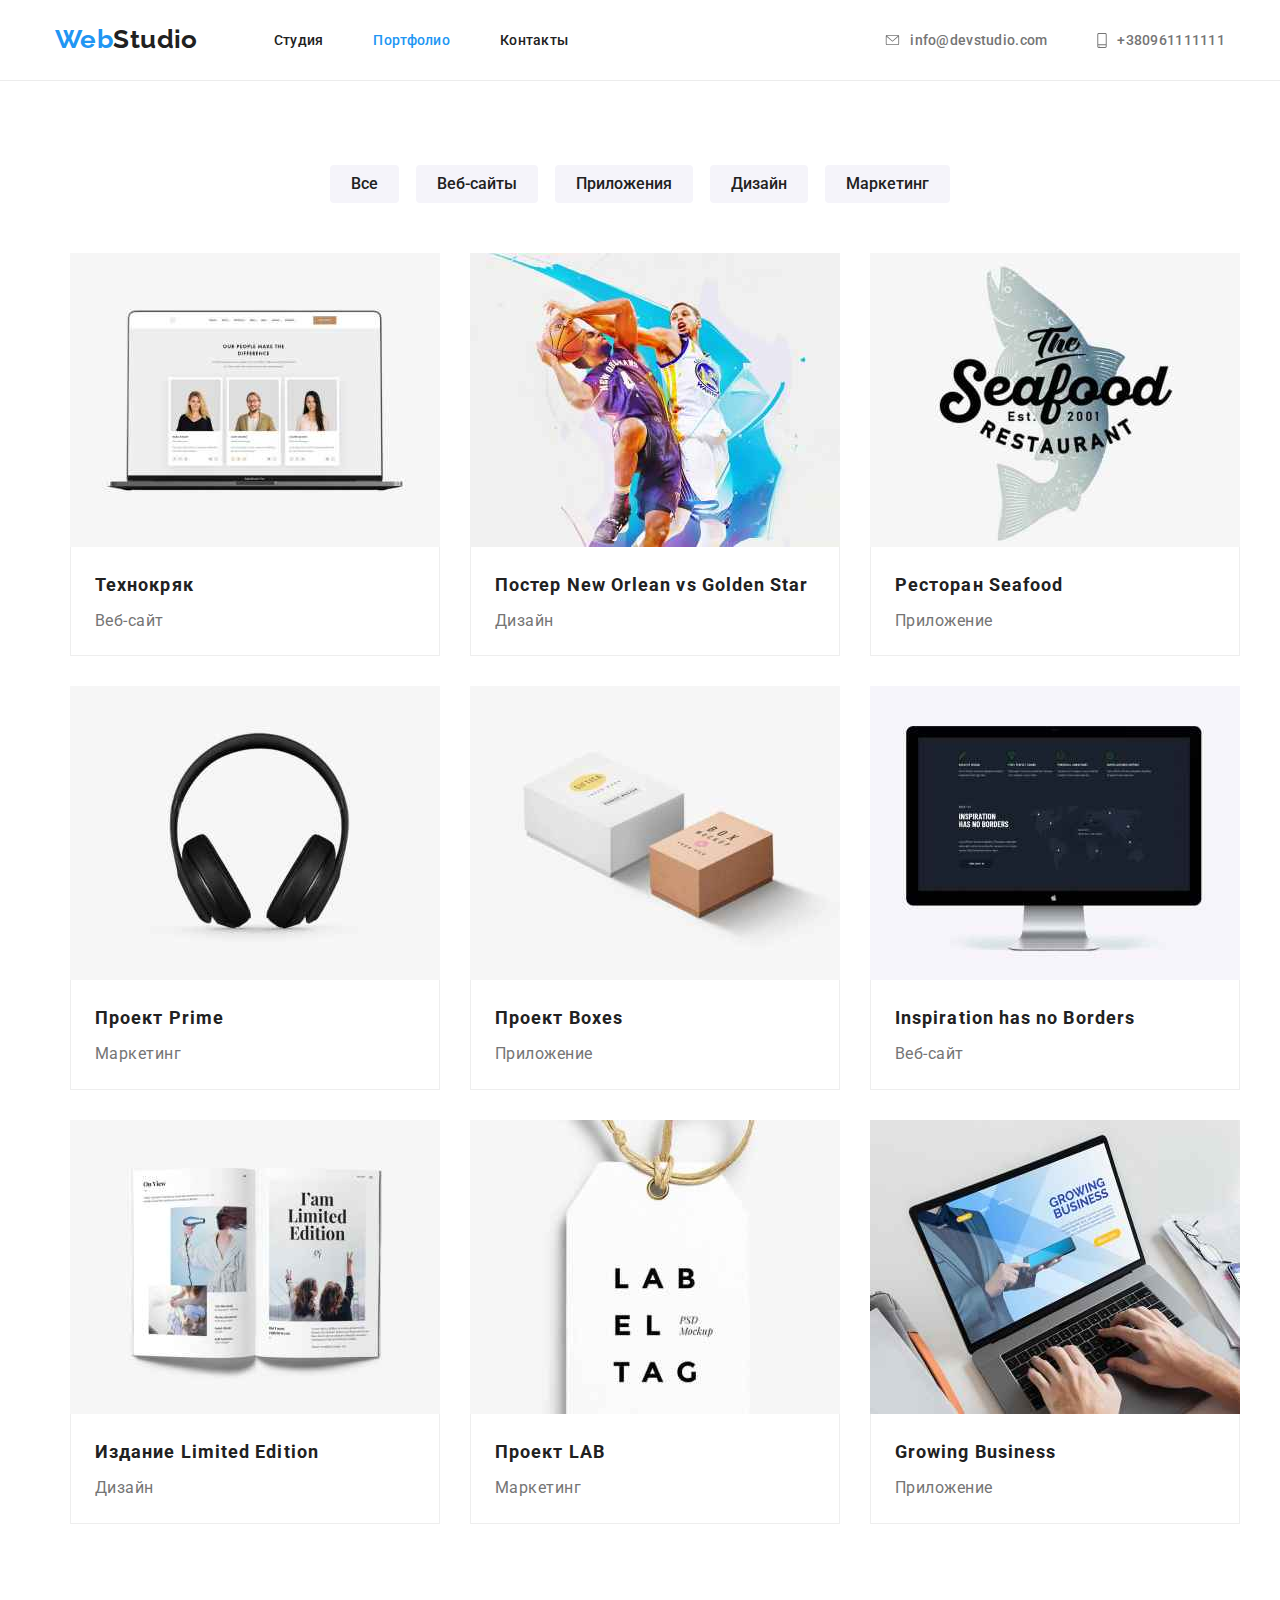
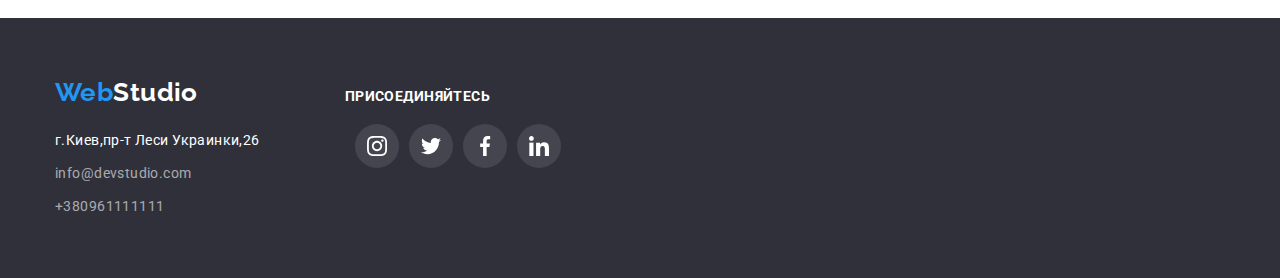
==== portfolio.html @ 64099c00 "add" ====
<!DOCTYPE html>
<html lang="ru">
  <head>
    <meta charset="UTF-8" />
    <meta http-equiv="X-UA-Compatible" content="IE=edge" />
    <meta name="viewport" content="width=device-width, initial-scale=1.0" />
    <title>webstudio</title>
    <link rel="preconnect" href="https://fonts.googleapis.com" />
    <link rel="preconnect" href="https://fonts.gstatic.com" crossorigin />
    <link
      href="https://fonts.googleapis.com/css2?family=Raleway:wght@700&family=Roboto:wght@400;500;700;900&display=swap"
      rel="stylesheet"
    />
    <link
      rel="stylesheet"
      href="https://cdnjs.cloudflare.com/ajax/libs/modern-normalize/1.1.0/modern-normalize.min.css"
    />
    <link rel="stylesheet" href="./css/styles.css" />
  </head>
  <body>
      <!--Шапка страницы-->
      <header class="header">
        <div class="container header-container">
          <!--Навигация на другие страницы-->
          <nav class="header-nav">
            <a href="" class="header-logo">Web<span class="bit">Studio</span></a>
            <ul class="site-nav list">
              <li><a href="./index.html" class="link">Студия</a></li>
              <li><a href="./portfolio.html" class="link link-portfolio">Портфолио</a></li>
              <li><a href="" class="link link-contacts">Контакты</a></li>
            </ul>
          </nav> 
            <ul class="header-nav-list list">
              <li class="nav-item">
                <a href="mailto:info@devstudio.com" class="header-mail"><svg class="header-mail-icon" width="15" height="10">
                    <use href="./images/symbol-defs.svg#icon-envelope"></use></svg>info@devstudio.com</a>
              </li>
              <li><a href="tel:+380961111111" class="header-telephone"><svg class="header-telephone-icon" width="10" height="15">
                    <use href="./images/symbol-defs.svg#icon-smartphone"></use></svg>+380961111111</a></li>
            </ul>
        </div>
      </header>
    <main>
      <!-- buttons -->
      <section class="button-section">
        <div class="container">
          <h1 class="visually-hidden">Просто заголовок</h1>
          <ul class="filters-list list">
            <li>
              <button type="button" class="button-filter" name="Все">Все</button>
            </li>
            <li>
              <button type="button" class="button-filter" name="Веб-сайты">Веб-сайты</button>
            </li>
            <li>
              <button type="button" class="button-filter" name="Приложения">Приложения</button>
            </li>
            <li>
              <button type="button" class="button-filter" name="Дизайн">Дизайн</button>
            </li>
            <li>
              <button type="button" class="button-filter-right" name="Маркетинг">Маркетинг</button>
            </li>
          </ul>
          <!-- examples cards -->
          <div class="container container-cards">
            <ul class="card-set list">
              
                <li class="card-item">
                
                  <a href="" class="card-link">
                    <img src="./images/071182.jpg" alt="Технокряк" 
                    width="370" 
                    height="294" 
                    />
                    <div class="card-content">
                      <h2 class="examples">Технокряк</h2>
                      <p class="examples-titles">Веб-сайт</p>
                    </div>
                  </a>
                </li>
                <li class="card-item">
                
                  <a href="" class="card-link">
                    <img src="./images/cefffc.jpg" alt="Постер New Orlean vs Golden Star"
                      width="370"
                      height="294"
                    />
                    <div class="card-content">
                      <h2 class="examples">Постер New Orlean vs Golden Star</h2>
                      <p class="examples-titles">Дизайн</p>
                    </div>
                  </a>
                </li>
                <li class="card-item">
                  
                  <a href="" class="card-link">
                    <img src="./images/d0c83d.jpg"
                      alt="Ресторан Seafood"
                      width="370"
                      height="294"
                    />
                    <div class="card-content">
                      <h2 class="examples">Ресторан Seafood</h2>
                      <p class="examples-titles">Приложение</p>
                    </div>
                  </a>
                </li>
                <li class="card-item">
                
                  <a href="" class="card-link">
                    <img src="./images/22c555.jpg" 
                      alt="Проект Prime" 
                      width="370" 
                      height="294" 
                    />
                      <div class="card-content">
                        <h2 class="examples">Проект Prime</h2>
                        <p class="examples-titles">Маркетинг</p>
                      </div>
                  </a>
                </li>
                <li class="card-item">
                
                  <a href="" class="card-link">
                    <img src="./images/58f59b.jpg" 
                      alt="Проект Boxes" 
                      width="370" 
                      height="294" 
                    />
                    <div class="card-content">
                      <h2 class="examples">Проект Boxes</h2>
                      <p class="examples-titles">Приложение</p>
                    </div>
                  </a>
                </li>
                <li class="card-item">
                
                  <a href="" class="card-link">
                    <img
                      src="./images/a1ed74.jpg"
                      alt="Inspiration has no Borders"
                      width="370"
                      height="294"
                    />
                    <div class="card-content">
                      <h2 class="examples">Inspiration has no Borders</h2>
                      <p class="examples-titles">Веб-сайт</p>
                    </div>
                  </a>
                </li>
                <li class="card-item">
                
                  <a href="" class="card-link">
                    <img
                      src="./images/294fc0.jpg"
                      alt="Издание Limited Edition"
                      width="370"
                      height="294"
                    />
                    <div class="card-content">  
                      <h2 class="examples">Издание Limited Edition</h2>
                      <p class="examples-titles">Дизайн</p>
                    </div>
                  </a>
                </li>
                <li class="card-item">
                
                  <a href="" class="card-link">
                    <img src="./images/3cef12.jpg" 
                      alt="Проект LAB"
                      width="370"
                      height="294" />
                    <div class="card-content">
                      <h2 class="examples">Проект LAB</h2>
                      <p class="examples-titles">Маркетинг</p>
                    </div>
                  </a>
                </li>
                <li class="card-item">
                
                  <a href="" class="card-link">
                    <img
                      src="./images/74a27d.jpg"
                      alt="Growing Business"
                      width="370"
                      height="294"
                    />
                    <div class="card-content">
                      <h2 class="examples">Growing Business</h2>
                      <p class="examples-titles">Приложение</p>
                    </div>
                  </a>
                </li>
             
            </ul>
          
        </div>
      </section>
    </main>
    <!-- подвал страницы -->

      <footer class="footer">
          <div class="container footer-container">
            <div class="footer-nav-container">
              <a href="" class="footer-logo">Web<span class="footer-bit">Studio</span> </a>
              <!--Навигация на другие страницы-->
              <address class="address">
                <ul class="footer-nav list">
                  <li class="footer-nav-list">
                    <a href="г.Киев, пр-т Леси Украинки,26" class="footer-nav-link-address"
                      >г.Киев,пр-т Леси Украинки,26
                    </a>
                  </li>
                  <li class="footer-nav-list">
                    <a href="mailto:info@devstudio.com" class="footer-nav-link-mail"
                      >info@devstudio.com
                    </a>
                  </li>
                  <li><a href="tel:+380961111111" class="footer-nav-link-tel">+380961111111</a></li>
                </ul>
              </address>
            </div>
            <div class="footer-soc-container">          
                  <p class="footer-soc-title">присоединяйтесь</p>
                    <ul class="footer-soc-list list">
                      <li class="footer-list-item">
                        <a href="" class="footer-soc-link">
                          <svg class="icon-soc-link" width="20" height="20">
                            <use href="./images/symbol-defs.svg#icon-instagram-2"></use>
                          </svg>
                        </a>
                      </li>
                      <li class="footer-list-item">
                        <a href="" class="footer-soc-link">
                          <svg class="icon-soc-link" width="20" height="20">
                            <use href="./images/symbol-defs.svg#icon-twitter-1"></use>
                          </svg>
                        </a>
                      </li>
                      <li class="footer-list-item">
                        <a href="" class="footer-soc-link">
                          <svg class="icon-soc-link" width="20" height="20">
                            <use href="./images/symbol-defs.svg#icon-facebook-1"></use>
                          </svg>
                        </a>
                      </li>
                      <li class=footer-list-item">
                        <a href="" class="footer-soc-link">
                          <svg class="icon-soc-link" width="20" height="20">
                            <use href="./images/symbol-defs.svg#icon-linkedin-1"></use>
                          </svg>
                        </a>
                      </li>

                    </ul>
              </div>
          </div>
    </footer>
  </body>
      
</html>
---- css/styles.css ----
:root {
  --header-logo-color: #000000;
  --header-color: #ffffff;
  --main-title-color: #212121;
  --second-title-color: #757575;
  --main-btn-color: #ffffff;
  --accent-color: #2196f3;
  --footer-logo-color: #ffffff;
  --hero-color: #2f303a;
  --people-background-color: #f5f4fa;
  --font-addition: 'Raleway', sans-serif;
  --footer-tel-mail-color: rgba(255, 255, 255, 0.6);
  --header-background-color: #ececec;
  --card-set-gap: 30px;
  --card-border: #eeeeee;
}
.container {
  width: 1200px;
  padding-left: 15px;
  padding-right: 15px;
  margin: 0 auto;
}
body {
  font-family: Roboto, sans-serif;
  background-color: var(--header-color);
  color: var(--main-title-color);
  font-size: 14px;
  letter-spacing: 0.03em;
}
p,
h1,
h2,
h3,
h4,
h5,
h6 {
  margin: 0;
}

ul,
ol {
  padding-left: 0;
  margin: 0;
}
img {
  display: block;
  max-width: 100%;
  height: auto;
}
.list {
  list-style: none;
}
a {
  text-decoration: none;
  font-style: normal;
}
.section {
  padding-top: 94px;
  padding-bottom: 94px;
}
/* цвет основного текста #212121 */
/* вторичный цвет текста #757575 */
/* белый #FFFFFF */
/* акцент #2196F3 */
/* вторичный цвет фона #F5F4FA */

/* ------header------ */
.header {
  border-bottom: 1px solid var(--header-background-color);
}

.header-container {
  display: flex;
  align-items: center;
}
.header-logo {
  font-family: var(--font-addition);
  color: var(--accent-color);
  font-weight: 700;
  font-size: 26px;
  margin-right: 93px;
  padding-top: 24px;
  padding-bottom: 25px;
  margin-right: 76px;
}

.bit {
  color: var(--header-logo-color);
  font-family: var(--font-addition);
  font-weight: 700;
  font-size: 26px;
  color: var(--main-title-color);
}
/* header-navigation */
.header-nav {
  display: flex;
  align-items: center;
}

.site-nav {
  display: flex;
  font-weight: 500;
  margin: 0 auto;
  padding-top: 32px;
  padding-bottom: 32px;
}
.site-nav > li:nth-child(2) {
  margin: 0 50px 0;
}

.header-nav-list {
  display: flex;
  font-weight: 500;
  margin-left: auto;
  align-items: center;
}
.header-nav-list > li:first-child {
  margin-right: 50px;
}

.link {
  color: var(--main-title-color);
  font-size: 14px;
  letter-spacing: 0.02em;
  font-weight: 500;
  padding-bottom: 32px;
  padding-bottom: 32px;
}
.link:hover {
  color: var(--accent-color);
}
.link:focus {
  color: var(--accent-color);
}
.link-studio {
  color: var(--accent-color);
}
.link-portfolio {
  color: var(--accent-color);
}

.header-mail {
  color: var(--second-title-color);
  font-style: normal;
  font-weight: 500;
  font-size: 14px;
  line-height: 16px;
  letter-spacing: 0.02em;
  display: flex;
  align-items: center;
  fill: var(--second-title-color);
}
.header-mail:hover {
  color: var(--accent-color);
  font-style: normal;
  font-weight: 500;
  font-size: 14px;
  line-height: 16px;
  letter-spacing: 0.02em;
  fill: var(--accent-color);
}

.header-mail:focus {
  color: var(--accent-color);
  font-style: normal;
  font-weight: 500;
  font-size: 14px;
  line-height: 16px;
  letter-spacing: 0.02em;
  fill: var(--accent-color);
}
.header-mail-icon {
  margin-right: 10px;
}
.header-telephone {
  color: var(--second-title-color);
  font-style: normal;
  font-weight: 500;
  font-size: 14px;
  line-height: 16px;
  letter-spacing: 0.02em;
  display: flex;
  align-items: center;
  fill: var(--second-title-color);
}
.header-telephone:hover {
  color: var(--accent-color);
  font-style: normal;
  font-weight: 500;
  font-size: 14px;
  line-height: 16px;
  letter-spacing: 0.02em;
  fill: var(--accent-color);
}
.header-telephone:focus {
  color: var(--accent-color);
  font-style: normal;
  font-weight: 500;
  font-size: 14px;
  line-height: 16px;
  letter-spacing: 0.02em;
  fill: var(--accent-color);
}
.header-telephone-icon {
  margin-right: 10px;
}
/* hero */
.section-hero {
  text-align: center;
  padding-top: 200px;
  padding-bottom: 200px;
  margin-left: auto;
  margin-right: auto;
}
.overlay {
  max-width: 1600px;
  height: 600px;
  background-position: center;
  background-repeat: no-repeat;
  background-size: cover;
  background-image: linear-gradient(to right, rgba(0, 0, 0, 0.5), rgba(0, 0, 0, 0.5)),
    url(../images/hero.jpg);
}

.hero-title {
  font-weight: 900;
  font-size: 44px;
  line-height: 1.36;
  text-align: center;
  letter-spacing: 0.06em;
  text-transform: uppercase;
  color: var(--header-color);
  margin-left: auto;
  margin-right: auto;
  width: 696px;
}

.hero-butt {
  width: 200px;
  height: 50px;
  display: inline-block;
  background-color: var(--accent-color);
  padding: 5px 32px;
  border-radius: 4px;
  color: var(--header-color);
  border: var(--header-color);
  cursor: pointer;
  margin-top: 30px;
  text-align: center;
  padding: 10px 32px;
  font-weight: 700;
  font-size: 16px;
}
.hero-butt:hover {
  box-shadow: 0px 4px 4px rgba(0, 0, 0, 0.15);
}
/*-----------main qualities ------------*/
.qualities-list {
  display: flex;
}
.box {
  background-color: #f5f4fa;
  width: 270px;
  height: 120px;
  border-radius: 4px;
  justify-content: center;
  display: flex;
  align-items: center;
  margin-bottom: 30px;
}
.qualities-main-title {
  font-weight: 700;
  font-size: 36px;
  line-height: 1, 16;
  text-align: center;
  letter-spacing: 0.03em;
  color: var(--main-title-color);
}
.visually-hidden {
  position: absolute;
  width: 1px;
  height: 1px;
  margin: -1px;
  padding: 0;
  overflow: hidden;
  border: 0;
  clip: rect(0 0 0 0);
}

.qualities-list-item {
  margin-right: 30px;
}

.properties-title {
  font-weight: 700;
  font-size: 14px;
  line-height: 1.14;
  letter-spacing: 0.03em;
  text-transform: uppercase;
  color: var(--main-title-color);
  margin-bottom: 10px;
}
.properties-slogan {
  font-size: 14px;
  line-height: 1.71;
  letter-spacing: 0.03em;
  color: var(--second-title-color);
}
/* work */
.section-work {
  padding-top: 0;
}
.work-title {
  font-weight: 700;
  font-size: 36px;
  line-height: 1.16;
  text-align: center;
  letter-spacing: 0.03em;
  color: var(--main-title-color);
  margin-bottom: 50px;
}
.work-list {
  display: flex;
}

.work-list-item {
  margin-right: 30px;
  display: block;
  max-width: 100% 0 auto;
}
.descript {
  position: absolute;
  width: 360px;
  height: 60px;
  top: 1435px;
  background: rgba(47, 48, 58, 0.8);
}
.descript-title {
  margin: 27px;
  color: var(--header-color);
  font-family: Roboto;
  font-style: normal;
  font-weight: bold;
  font-size: 14px;
  line-height: 16px;
  text-align: center;
  letter-spacing: 0.03em;
  text-transform: uppercase;
}
/* peoples */
.section-peoples {
  background-color: var(--people-background-color);
}
.people-list {
  display: flex;
}

.people-title {
  font-weight: 700px;
  font-size: 36px;
  line-height: 42px;
  text-align: center;
  letter-spacing: 0.03em;
  color: var(--main-title-color);
  margin-bottom: 50px;
}
.people-list-item {
  margin-right: 30px;
  background-color: #fff;
  border-bottom-left-radius: 4px;
  border-bottom-right-radius: 4px;
  box-shadow: 0px 1px 3px rgb(0 0 0 / 12%), 0px 1px 1px rgb(0 0 0 / 14%),
    0px 2px 1px rgb(0 0 0 / 20%);
}
.people-list-item-right {
  background-color: #fff;
  border-bottom-left-radius: 4px;
  border-bottom-right-radius: 4px;
  box-shadow: 0px 1px 3px rgb(0 0 0 / 12%), 0px 1px 1px rgb(0 0 0 / 14%),
    0px 2px 1px rgb(0 0 0 / 20%);
}
.peoples-div {
  margin-top: 30px;
  margin-bottom: 16px;
  text-align: center;
}
.peoples {
  font-weight: 500;
  font-size: 16px;
  line-height: 1.18;
  color: var(--main-title-color);
  margin-bottom: 10px;
}
.who-is-it {
  font-size: 16px;
  line-height: 1.18;
  color: var(--second-title-color);
}
.peoples-soc-list {
  display: flex;
  justify-content: center;
  align-items: center;
  margin-bottom: 30px;
}

.peoples-list-item + .peoples-list-item {
  margin-left: 10px;
}
.peoples-soc-link {
  width: 44px;
  height: 44px;
  border-radius: 50%;
  display: flex;
  justify-content: center;
  align-items: center;
  background-color: var(--header-color);
  fill: #afb1b8;
}
.peoples-soc-link:hover {
  background-color: var(--accent-color);
  fill: #ffffff;
}
.peoples-soc-link:focus {
  background-color: var(--accent-color);
  fill: #ffffff;
}
.icon-soc-link {
  display: flex;
  justify-content: center;
  align-items: center;
}

.client-title {
  font-weight: 700px;
  font-size: 36px;
  line-height: 42px;
  text-align: center;
  letter-spacing: 0.03em;
  color: var(--main-title-color);
  margin-bottom: 50px;
}
/* button */
.button-section {
  margin-top: 84px;
}
.filters-list {
  display: flex;
  justify-content: center;
  margin-bottom: 50px;
}
.button-filter {
  font-weight: 500;
  font-size: 16px;
  line-height: 1.6;
  color: var(--main-title-color);
  background: var(--people-background-color);
  border: var(--accent-color);
  border-radius: 4px;
  padding: 6px 21px;
  cursor: pointer;
  margin-right: 17px;
}
.button-filter-right {
  font-weight: 500;
  font-size: 16px;
  line-height: 1.6;
  color: var(--main-title-color);
  background: var(--people-background-color);
  border: var(--accent-color);
  border-radius: 4px;
  padding: 6px 21px;
  cursor: pointer;
}
.button-filter:hover,
.button-filter-right:hover {
  background: var(--accent-color);
  color: var(--main-btn-color);
  box-shadow: 0px 3px 1px rgb(0 0 0 / 10%), 0px 1px 2px rgb(0 0 0 / 8%),
    0px 2px 2px rgb(0 0 0 / 12%);
}
.button-filter:focus,
.button-filter-right:focus {
  background: var(--accent-color);
  color: var(--main-btn-color);
  box-shadow: 0px 3px 1px rgb(0 0 0 / 10%), 0px 1px 2px rgb(0 0 0 / 8%),
    0px 2px 2px rgb(0 0 0 / 12%);
}
.pointer {
  cursor: pointer;
}
/* cards */
.container-cards {
  margin-bottom: 94px;
}
.card-set {
  display: flex;
  flex-wrap: wrap;
  margin-top: calc(-1 * var(--card-set-gap));
  margin-left: calc(-1 * var(--card-set-gap));
}
.card-item {
  flex-basis: calc(100% / 3 - var(--card-set-gap));
  margin-left: var(--card-set-gap);
  margin-top: var(--card-set-gap);
}
.card-content {
  padding: 20px 24px;
  border-right: 1px solid var(--card-border);
  border-bottom: 1px solid var(--card-border);
  border-left: 1px solid var(--card-border);
}
/* main portfolio */

/* filters */
.filters {
  color: var(--people-background-color);
}
.filters:hover {
  color: var(--accent-color);
}
.filters:focus {
  color: var(--accent-color);
}
.card-link {
  display: block;
}

/* examples card */
.card-link:hover {
  box-shadow: 0px 0px 0px rgba(0, 0, 0, 0), 1px 4px 6px rgba(0, 0, 0, 0.16),
    0px 4px 4px rgba(0, 0, 0, 0.25), 1px 4px 6px rgba(0, 0, 0, 0.16);
}

.card-link:focus {
  box-shadow: 0px 0px 0px rgba(0, 0, 0, 0), 1px 4px 6px rgba(0, 0, 0, 0.16),
    0px 4px 4px rgba(0, 0, 0, 0.25), 1px 4px 6px rgba(0, 0, 0, 0.16);
}

.examples {
  font-weight: 700;
  font-size: 18px;
  line-height: 2;
  letter-spacing: 0.06em;
  color: var(--main-title-color);
  margin-bottom: 4px;
}
.examples-titles {
  font-size: 16px;
  line-height: 1.8;
  letter-spacing: 0.03em;
  color: var(--second-title-color);
}
/* ----------Постоянные клиенты----------- */
.section-client {
  height: 372px;
}
.client-icon-item {
  width: 170px;
  height: 92px;
}

.client-icon-list {
  margin: 0 auto;
  display: flex;
  justify-content: space-between;
}
.client-icon-link {
  width: 100%;
  height: 100%;
  display: flex;
  align-items: center;
  justify-content: center;
  border: 1px solid #afb1b8;
  border-radius: 4px;
  fill: #afb1b8;
}
.client-icon-link:hover {
  border-color: var(--accent-color);
  fill: var(--accent-color);
}
.client-icon-link:focus {
  border-color: var(--accent-color);
  fill: var(--accent-color);
}

/*-----------footer-navigation ------------*/
.footer {
  display: flex;
  align-items: baseline;
  width: 100%;
  padding: 60px 0;
  background-color: var(--hero-color);
}

.footer-nav-link-address {
  font-size: 14px;
  display: block;
  line-height: 24px;
  letter-spacing: 0.03em;
  color: var(--header-color);
  margin-bottom: 9px;
}

.footer-nav-link-address:hover {
  color: var(--accent-color);
}

.footer-nav-link-address:focus {
  color: var(--accent-color);
}
.footer-nav-link-mail {
  font-size: 14px;
  display: block;
  line-height: 24px;
  letter-spacing: 0.03em;
  color: var(--footer-tel-mail-color);
  margin-bottom: 9px;
}
.footer-nav-link-mail:hover {
  color: var(--accent-color);
}

.footer-nav-link-mail:focus {
  color: var(--accent-color);
}
.footer-nav-link-tel {
  font-size: 14px;
  line-height: 24px;
  letter-spacing: 0.03em;
  color: var(--footer-tel-mail-color);
}
.footer-nav-link-tel:hover {
  color: var(--accent-color);
}

.footer-nav-link-tel:focus {
  color: var(--accent-color);
}
.footer-logo {
  font-family: var(--font-addition);
  color: var(--accent-color);
  font-weight: 700;
  font-size: 26px;
  margin-bottom: 20px;
}
.footer-bit {
  color: var(--footer-logo-color);
  font-family: var(--font-addition);
  font-weight: 700;
  font-size: 26px;
}
.address {
  margin-top: 20px;
}
.footer-container {
  margin: 0 auto;
  display: flex;
  align-items: baseline;
}
.footer-soc-container {
  margin-left: 85px;
}
.footer-soc-title {
  padding-bottom: 20px;
  font-family: Roboto;
  font-style: normal;
  font-weight: bold;
  font-size: 14px;
  line-height: 16px;
  letter-spacing: 0.03em;
  text-transform: uppercase;
  color: #ffffff;
}
.footer-soc-list {
  display: flex;
  justify-content: center;
  align-items: center;
  margin-bottom: 30px;
}

.footer-soc-link {
  width: 44px;
  height: 44px;
  border-radius: 50%;
  display: flex;
  justify-content: center;
  align-items: center;
  fill: var(--footer-logo-color);
  background-color: rgba(255, 255, 255, 0.1);
}
.footer-soc-link {
  margin-left: 10px;
}
.footer-soc-link:hover {
  background-color: var(--accent-color);
}
.footer-soc-link:focus {
  background-color: var(--accent-color);
}
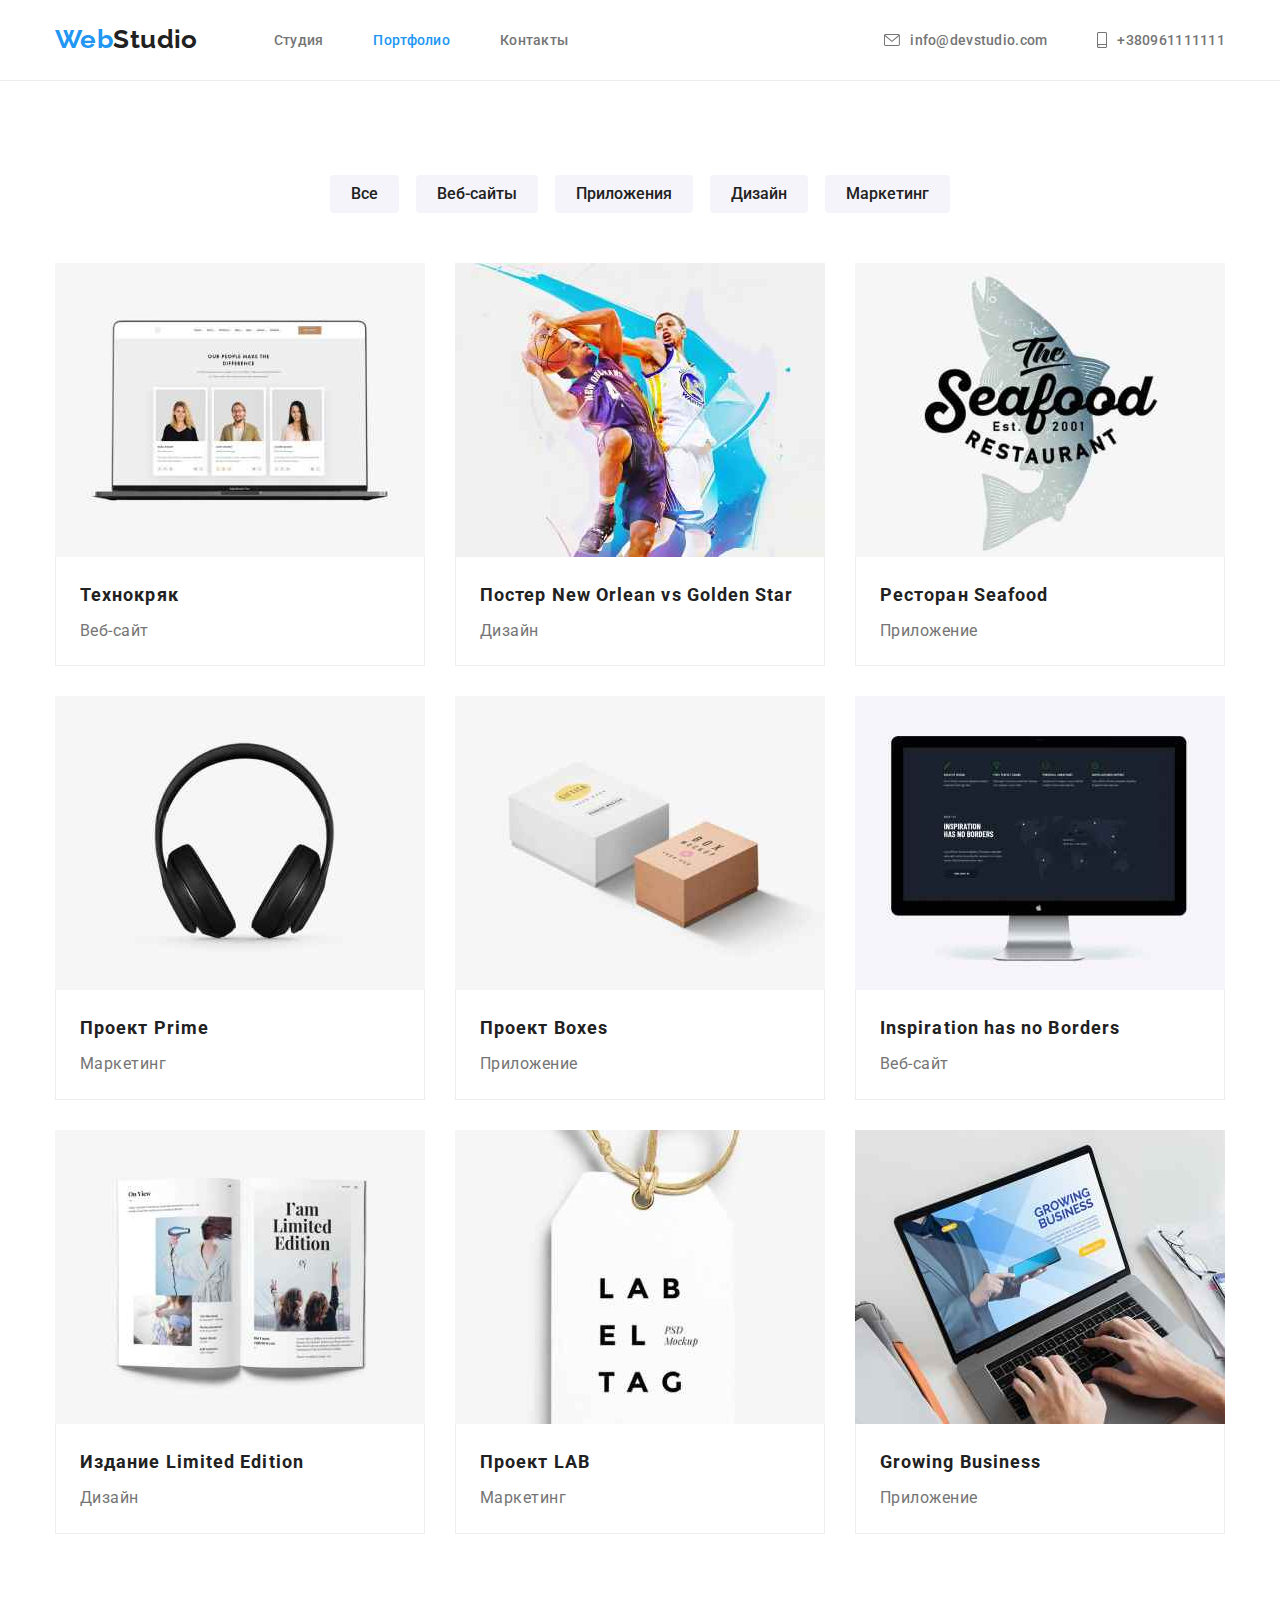
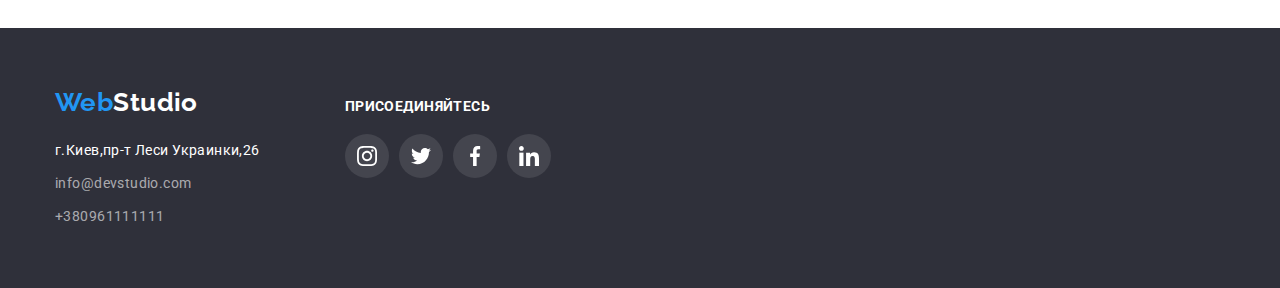
==== commit 21ab5b51: "add" ====
--- a/portfolio.html
+++ b/portfolio.html
@@ -25,17 +25,17 @@
           <nav class="header-nav">
             <a href="" class="header-logo">Web<span class="bit">Studio</span></a>
             <ul class="site-nav list">
-              <li><a href="./index.html" class="link">Студия</a></li>
-              <li><a href="./portfolio.html" class="link link-portfolio">Портфолио</a></li>
-              <li><a href="" class="link link-contacts">Контакты</a></li>
+              <li><a href="./index.html" class="nav-link">Студия</a></li>
+              <li><a href="./portfolio.html" class="nav-link link-portfolio">Портфолио</a></li>
+              <li><a href="" class="nav-link">Контакты</a></li>
             </ul>
           </nav> 
             <ul class="header-nav-list list">
               <li class="nav-item">
-                <a href="mailto:info@devstudio.com" class="header-mail"><svg class="header-mail-icon" width="15" height="10">
+                <a href="mailto:info@devstudio.com" class="nav-link"><svg class="header-mail-icon" width="16" height="12">
                     <use href="./images/symbol-defs.svg#icon-envelope"></use></svg>info@devstudio.com</a>
               </li>
-              <li><a href="tel:+380961111111" class="header-telephone"><svg class="header-telephone-icon" width="10" height="15">
+              <li><a href="tel:+380961111111" class="nav-link"><svg class="header-telephone-icon" width="10" height="16">
                     <use href="./images/symbol-defs.svg#icon-smartphone"></use></svg>+380961111111</a></li>
             </ul>
         </div>
@@ -63,7 +63,7 @@
             </li>
           </ul>
           <!-- examples cards -->
-          <div class="container container-cards">
+          
             <ul class="card-set list">
               
                 <li class="card-item">
--- a/css/styles.css
+++ b/css/styles.css
@@ -100,46 +100,19 @@
 .site-nav {
   display: flex;
   font-weight: 500;
-  margin: 0 auto;
-  padding-top: 32px;
-  padding-bottom: 32px;
-}
-.site-nav > li:nth-child(2) {
-  margin: 0 50px 0;
-}
-
-.header-nav-list {
-  display: flex;
-  font-weight: 500;
-  margin-left: auto;
-  align-items: center;
-}
-.header-nav-list > li:first-child {
-  margin-right: 50px;
-}
-
-.link {
-  color: var(--main-title-color);
-  font-size: 14px;
-  letter-spacing: 0.02em;
-  font-weight: 500;
-  padding-bottom: 32px;
-  padding-bottom: 32px;
-}
-.link:hover {
-  color: var(--accent-color);
-}
-.link:focus {
-  color: var(--accent-color);
-}
-.link-studio {
-  color: var(--accent-color);
-}
-.link-portfolio {
-  color: var(--accent-color);
-}
-
-.header-mail {
+}
+.activ::after {
+  content: '';
+  display: block;
+  position: relative;
+  top: 30px;
+  bottom: auto;
+  width: 100%;
+  height: 4px;
+  background-color: var(--accent-color);
+  border-radius: 2px;
+}
+.nav-link {
   color: var(--second-title-color);
   font-style: normal;
   font-weight: 500;
@@ -149,8 +122,33 @@
   display: flex;
   align-items: center;
   fill: var(--second-title-color);
-}
-.header-mail:hover {
+  padding-top: 32px;
+  padding-bottom: 32px;
+  transition: background-color, fill, color 250ms cubic-bezier(0.4, 0, 0.2, 1);
+}
+.site-nav > li:nth-child(2) {
+  margin: 0 50px 0;
+}
+
+.header-nav-list {
+  display: flex;
+  font-weight: 500;
+  margin-left: auto;
+  align-items: center;
+}
+.header-nav-list > li:first-child {
+  margin-right: 50px;
+}
+
+.link-studio {
+  color: var(--accent-color);
+}
+.link-portfolio {
+  color: var(--accent-color);
+}
+
+.nav-link:hover,
+.nav-link:focus {
   color: var(--accent-color);
   font-style: normal;
   font-weight: 500;
@@ -160,48 +158,8 @@
   fill: var(--accent-color);
 }
 
-.header-mail:focus {
-  color: var(--accent-color);
-  font-style: normal;
-  font-weight: 500;
-  font-size: 14px;
-  line-height: 16px;
-  letter-spacing: 0.02em;
-  fill: var(--accent-color);
-}
+.header-telephone-icon,
 .header-mail-icon {
-  margin-right: 10px;
-}
-.header-telephone {
-  color: var(--second-title-color);
-  font-style: normal;
-  font-weight: 500;
-  font-size: 14px;
-  line-height: 16px;
-  letter-spacing: 0.02em;
-  display: flex;
-  align-items: center;
-  fill: var(--second-title-color);
-}
-.header-telephone:hover {
-  color: var(--accent-color);
-  font-style: normal;
-  font-weight: 500;
-  font-size: 14px;
-  line-height: 16px;
-  letter-spacing: 0.02em;
-  fill: var(--accent-color);
-}
-.header-telephone:focus {
-  color: var(--accent-color);
-  font-style: normal;
-  font-weight: 500;
-  font-size: 14px;
-  line-height: 16px;
-  letter-spacing: 0.02em;
-  fill: var(--accent-color);
-}
-.header-telephone-icon {
   margin-right: 10px;
 }
 /* hero */
@@ -218,7 +176,7 @@
   background-position: center;
   background-repeat: no-repeat;
   background-size: cover;
-  background-image: linear-gradient(to right, rgba(0, 0, 0, 0.5), rgba(0, 0, 0, 0.5)),
+  background-image: linear-gradient(to right, rgba(0, 0, 0, 0.3), rgba(0, 0, 0, 0.3)),
     url(../images/hero.jpg);
 }
 
@@ -328,25 +286,6 @@
   display: block;
   max-width: 100% 0 auto;
 }
-.descript {
-  position: absolute;
-  width: 360px;
-  height: 60px;
-  top: 1435px;
-  background: rgba(47, 48, 58, 0.8);
-}
-.descript-title {
-  margin: 27px;
-  color: var(--header-color);
-  font-family: Roboto;
-  font-style: normal;
-  font-weight: bold;
-  font-size: 14px;
-  line-height: 16px;
-  text-align: center;
-  letter-spacing: 0.03em;
-  text-transform: uppercase;
-}
 /* peoples */
 .section-peoples {
   background-color: var(--people-background-color);
@@ -380,8 +319,10 @@
     0px 2px 1px rgb(0 0 0 / 20%);
 }
 .peoples-div {
-  margin-top: 30px;
-  margin-bottom: 16px;
+  padding-top: 30px;
+  padding-right: 32px;
+  padding-bottom: 30px;
+  padding-left: 32px;
   text-align: center;
 }
 .peoples {
@@ -395,12 +336,13 @@
   font-size: 16px;
   line-height: 1.18;
   color: var(--second-title-color);
+  margin-top: 10px;
 }
 .peoples-soc-list {
   display: flex;
   justify-content: center;
   align-items: center;
-  margin-bottom: 30px;
+  margin-top: 20px;
 }
 
 .peoples-list-item + .peoples-list-item {
@@ -441,7 +383,7 @@
 }
 /* button */
 .button-section {
-  margin-top: 84px;
+  padding: 94px 0;
 }
 .filters-list {
   display: flex;
@@ -489,9 +431,7 @@
   cursor: pointer;
 }
 /* cards */
-.container-cards {
-  margin-bottom: 94px;
-}
+
 .card-set {
   display: flex;
   flex-wrap: wrap;
@@ -557,12 +497,17 @@
 .client-icon-item {
   width: 170px;
   height: 92px;
+  flex-basis: calc(100% / 6 - var(--card-set-gap));
+  margin-left: var(--card-set-gap);
+  margin-top: var(--card-set-gap);
 }
 
 .client-icon-list {
   margin: 0 auto;
   display: flex;
-  justify-content: space-between;
+  flex-wrap: wrap;
+  margin-top: calc(-1 * var(--card-set-gap));
+  margin-left: calc(-1 * var(--card-set-gap));
 }
 .client-icon-link {
   width: 100%;
@@ -661,7 +606,6 @@
   margin-left: 85px;
 }
 .footer-soc-title {
-  padding-bottom: 20px;
   font-family: Roboto;
   font-style: normal;
   font-weight: bold;
@@ -675,9 +619,12 @@
   display: flex;
   justify-content: center;
   align-items: center;
+  margin-top: 20px;
   margin-bottom: 30px;
 }
-
+.footer-list-item {
+  margin-right: 10px;
+}
 .footer-soc-link {
   width: 44px;
   height: 44px;
@@ -688,9 +635,9 @@
   fill: var(--footer-logo-color);
   background-color: rgba(255, 255, 255, 0.1);
 }
-.footer-soc-link {
+/* .footer-soc-link {
   margin-left: 10px;
-}
+} */
 .footer-soc-link:hover {
   background-color: var(--accent-color);
 }
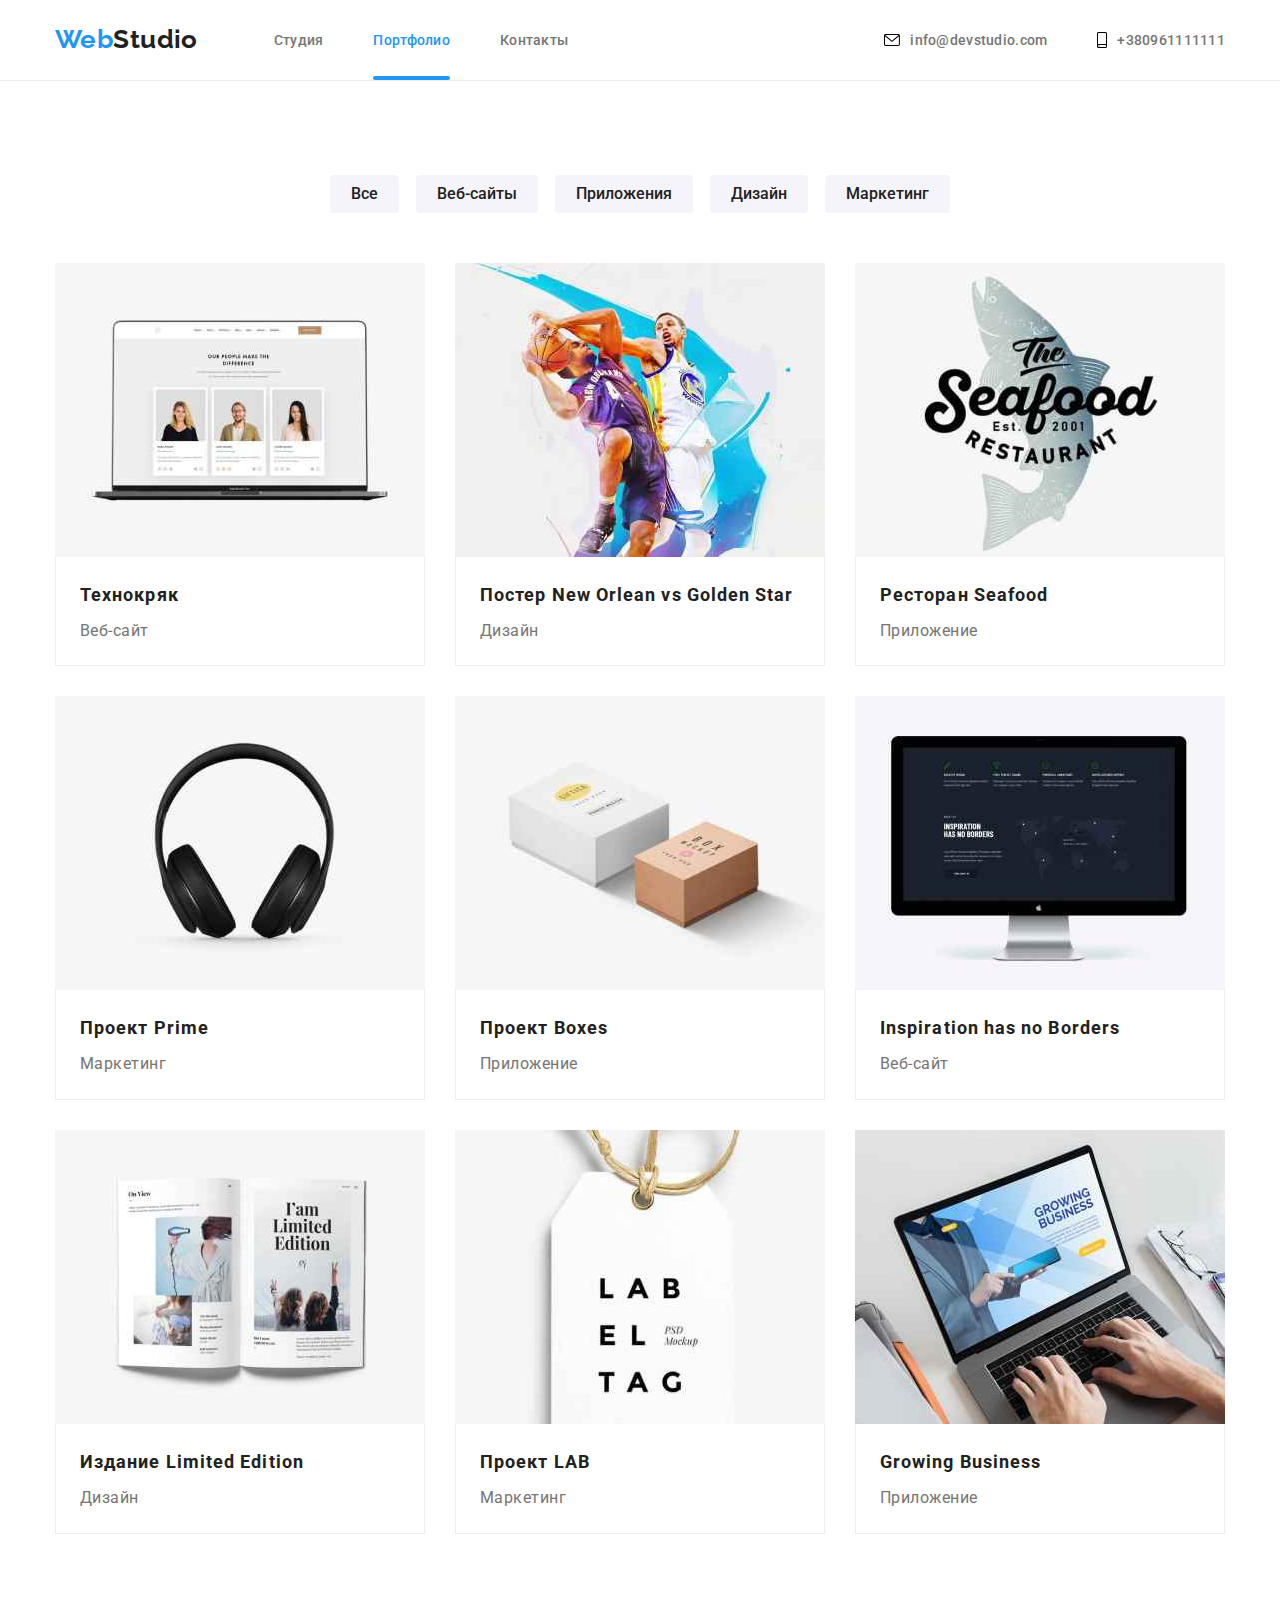
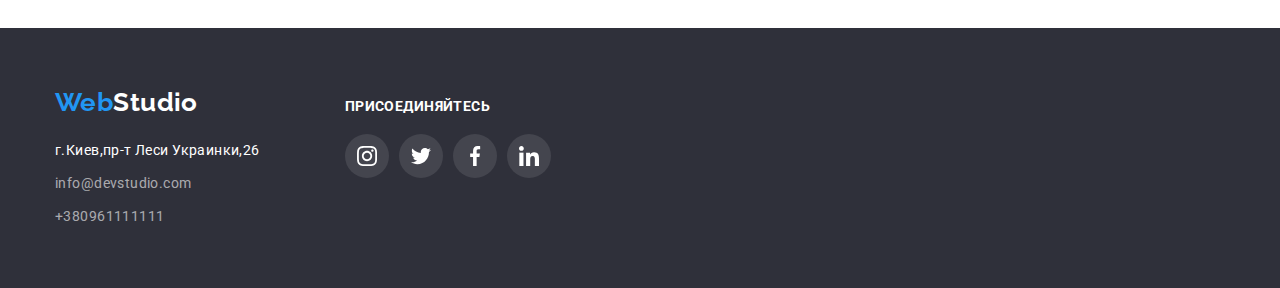
==== commit 0cd630a1: "add" ====
--- a/portfolio.html
+++ b/portfolio.html
@@ -67,12 +67,15 @@
             <ul class="card-set list">
               
                 <li class="card-item">
-                
-                  <a href="" class="card-link">
+                  <a href="" class="card-link"></a>
+                  <div class="portfolio-description">
+                    
                     <img src="./images/071182.jpg" alt="Технокряк" 
                     width="370" 
                     height="294" 
                     />
+                    <p class="description-text">Ресурс предлагает комплексные предложения с разным уровнем функционала и сервисов. Все это позволит посетителю получить исчерпывающие сведения о компании или частном лице.</p>
+                  </div>
                     <div class="card-content">
                       <h2 class="examples">Технокряк</h2>
                       <p class="examples-titles">Веб-сайт</p>
@@ -80,12 +83,14 @@
                   </a>
                 </li>
                 <li class="card-item">
-                
+                  <div class="portfolio-description">
                   <a href="" class="card-link">
                     <img src="./images/cefffc.jpg" alt="Постер New Orlean vs Golden Star"
                       width="370"
                       height="294"
                     />
+                    <p class="description-text">Ресурс предлагает комплексные предложения с разным уровнем функционала и сервисов. Все это позволит посетителю получить исчерпывающие сведения о компании или частном лице.</p>
+                  </div>
                     <div class="card-content">
                       <h2 class="examples">Постер New Orlean vs Golden Star</h2>
                       <p class="examples-titles">Дизайн</p>
@@ -93,13 +98,15 @@
                   </a>
                 </li>
                 <li class="card-item">
-                  
+                  <div class="portfolio-description">
                   <a href="" class="card-link">
                     <img src="./images/d0c83d.jpg"
                       alt="Ресторан Seafood"
                       width="370"
                       height="294"
                     />
+                    <p class="description-text">Ресурс предлагает комплексные предложения с разным уровнем функционала и сервисов. Все это позволит посетителю получить исчерпывающие сведения о компании или частном лице.</p>
+                  </div>
                     <div class="card-content">
                       <h2 class="examples">Ресторан Seafood</h2>
                       <p class="examples-titles">Приложение</p>
@@ -107,27 +114,31 @@
                   </a>
                 </li>
                 <li class="card-item">
-                
+                  <div class="portfolio-description">
                   <a href="" class="card-link">
                     <img src="./images/22c555.jpg" 
                       alt="Проект Prime" 
                       width="370" 
                       height="294" 
                     />
-                      <div class="card-content">
-                        <h2 class="examples">Проект Prime</h2>
-                        <p class="examples-titles">Маркетинг</p>
-                      </div>
-                  </a>
-                </li>
-                <li class="card-item">
-                
+                    <p class="description-text">Ресурс предлагает комплексные предложения с разным уровнем функционала и сервисов. Все это позволит посетителю получить исчерпывающие сведения о компании или частном лице.</p>
+                  </div>  
+                    <div class="card-content">
+                      <h2 class="examples">Проект Prime</h2>
+                      <p class="examples-titles">Маркетинг</p>
+                    </div>
+                  </a>
+                </li>
+                <li class="card-item">
+                  <div class="portfolio-description">
                   <a href="" class="card-link">
                     <img src="./images/58f59b.jpg" 
                       alt="Проект Boxes" 
                       width="370" 
                       height="294" 
                     />
+                    <p class="description-text">Ресурс предлагает комплексные предложения с разным уровнем функционала и сервисов. Все это позволит посетителю получить исчерпывающие сведения о компании или частном лице.</p>
+                  </div>
                     <div class="card-content">
                       <h2 class="examples">Проект Boxes</h2>
                       <p class="examples-titles">Приложение</p>
@@ -135,7 +146,7 @@
                   </a>
                 </li>
                 <li class="card-item">
-                
+                  <div class="portfolio-description">
                   <a href="" class="card-link">
                     <img
                       src="./images/a1ed74.jpg"
@@ -143,6 +154,8 @@
                       width="370"
                       height="294"
                     />
+                    <p class="description-text">Ресурс предлагает комплексные предложения с разным уровнем функционала и сервисов. Все это позволит посетителю получить исчерпывающие сведения о компании или частном лице.</p>
+                  </div>
                     <div class="card-content">
                       <h2 class="examples">Inspiration has no Borders</h2>
                       <p class="examples-titles">Веб-сайт</p>
@@ -150,7 +163,7 @@
                   </a>
                 </li>
                 <li class="card-item">
-                
+                  <div class="portfolio-description">
                   <a href="" class="card-link">
                     <img
                       src="./images/294fc0.jpg"
@@ -158,6 +171,8 @@
                       width="370"
                       height="294"
                     />
+                    <p class="description-text">Ресурс предлагает комплексные предложения с разным уровнем функционала и сервисов. Все это позволит посетителю получить исчерпывающие сведения о компании или частном лице.</p>
+                  </div>
                     <div class="card-content">  
                       <h2 class="examples">Издание Limited Edition</h2>
                       <p class="examples-titles">Дизайн</p>
@@ -165,12 +180,15 @@
                   </a>
                 </li>
                 <li class="card-item">
-                
+                  <div class="portfolio-description">
                   <a href="" class="card-link">
                     <img src="./images/3cef12.jpg" 
                       alt="Проект LAB"
                       width="370"
-                      height="294" />
+                      height="294" 
+                    />
+                    <p class="description-text">Ресурс предлагает комплексные предложения с разным уровнем функционала и сервисов. Все это позволит посетителю получить исчерпывающие сведения о компании или частном лице.</p>
+                  </div>
                     <div class="card-content">
                       <h2 class="examples">Проект LAB</h2>
                       <p class="examples-titles">Маркетинг</p>
@@ -178,7 +196,7 @@
                   </a>
                 </li>
                 <li class="card-item">
-                
+                  <div class="portfolio-description">
                   <a href="" class="card-link">
                     <img
                       src="./images/74a27d.jpg"
@@ -186,6 +204,8 @@
                       width="370"
                       height="294"
                     />
+                    <p class="description-text">Ресурс предлагает комплексные предложения с разным уровнем функционала и сервисов. Все это позволит посетителю получить исчерпывающие сведения о компании или частном лице.</p>
+                  </div>
                     <div class="card-content">
                       <h2 class="examples">Growing Business</h2>
                       <p class="examples-titles">Приложение</p>
--- a/css/styles.css
+++ b/css/styles.css
@@ -101,52 +101,61 @@
   display: flex;
   font-weight: 500;
 }
-.activ::after {
+
+.nav-link {
+  color: var(--second-title-color);
+  font-style: normal;
+  font-weight: 500;
+  font-size: 14px;
+  line-height: 16px;
+  letter-spacing: 0.02em;
+  display: flex;
+  align-items: center;
+  padding-top: 32px;
+  padding-bottom: 32px;
+}
+.site-nav > li:nth-child(2) {
+  margin: 0 50px 0;
+}
+
+.header-nav-list {
+  display: flex;
+  font-weight: 500;
+  margin-left: auto;
+  align-items: center;
+}
+.header-nav-list > li:first-child {
+  margin-right: 50px;
+}
+
+.link-studio {
+  color: var(--accent-color);
+  position: relative;
+}
+.link-studio::after {
   content: '';
   display: block;
-  position: relative;
-  top: 30px;
-  bottom: auto;
+  position: absolute;
+  bottom: 0;
   width: 100%;
   height: 4px;
   background-color: var(--accent-color);
   border-radius: 2px;
 }
-.nav-link {
-  color: var(--second-title-color);
-  font-style: normal;
-  font-weight: 500;
-  font-size: 14px;
-  line-height: 16px;
-  letter-spacing: 0.02em;
-  display: flex;
-  align-items: center;
-  fill: var(--second-title-color);
-  padding-top: 32px;
-  padding-bottom: 32px;
-  transition: background-color, fill, color 250ms cubic-bezier(0.4, 0, 0.2, 1);
-}
-.site-nav > li:nth-child(2) {
-  margin: 0 50px 0;
-}
-
-.header-nav-list {
-  display: flex;
-  font-weight: 500;
-  margin-left: auto;
-  align-items: center;
-}
-.header-nav-list > li:first-child {
-  margin-right: 50px;
-}
-
-.link-studio {
-  color: var(--accent-color);
-}
 .link-portfolio {
   color: var(--accent-color);
-}
-
+  position: relative;
+}
+.link-portfolio::after {
+  content: '';
+  display: block;
+  position: absolute;
+  bottom: 0;
+  width: 100%;
+  height: 4px;
+  background-color: var(--accent-color);
+  border-radius: 2px;
+}
 .nav-link:hover,
 .nav-link:focus {
   color: var(--accent-color);
@@ -193,7 +202,7 @@
   width: 696px;
 }
 
-.hero-butt {
+.button {
   width: 200px;
   height: 50px;
   display: inline-block;
@@ -208,10 +217,15 @@
   padding: 10px 32px;
   font-weight: 700;
   font-size: 16px;
-}
-.hero-butt:hover {
+  transition: background-color, fill, color 250ms cubic-bezier(0.4, 0, 0.2, 1);
+}
+.button :hover {
   box-shadow: 0px 4px 4px rgba(0, 0, 0, 0.15);
 }
+.button :focus {
+  box-shadow: 0px 4px 4px rgba(0, 0, 0, 0.15);
+}
+
 /*-----------main qualities ------------*/
 .qualities-list {
   display: flex;
@@ -281,11 +295,36 @@
   display: flex;
 }
 
-.work-list-item {
+.work-list-item1 {
   margin-right: 30px;
-  display: block;
-  max-width: 100% 0 auto;
-}
+  position: relative;
+}
+.work-list-item2 {
+  margin-right: 30px;
+}
+.work-list-item3 {
+  margin-right: 30px;
+}
+.descript {
+  position: absolute;
+  width: 360px;
+  height: 70px;
+  top: 1426px;
+  background: rgba(47, 48, 58, 0.8);
+}
+.descript-title {
+  margin: 27px;
+  color: var(--header-color);
+  font-family: Roboto;
+  font-style: normal;
+  font-weight: bold;
+  font-size: 14px;
+  line-height: 16px;
+  text-align: center;
+  letter-spacing: 0.03em;
+  text-transform: uppercase;
+}
+
 /* peoples */
 .section-peoples {
   background-color: var(--people-background-color);
@@ -357,6 +396,7 @@
   align-items: center;
   background-color: var(--header-color);
   fill: #afb1b8;
+  transition: background-color, fill, color 250ms cubic-bezier(0.4, 0, 0.2, 1);
 }
 .peoples-soc-link:hover {
   background-color: var(--accent-color);
@@ -401,6 +441,7 @@
   padding: 6px 21px;
   cursor: pointer;
   margin-right: 17px;
+  transition: background-color, fill, color 250ms cubic-bezier(0.4, 0, 0.2, 1);
 }
 .button-filter-right {
   font-weight: 500;
@@ -412,6 +453,7 @@
   border-radius: 4px;
   padding: 6px 21px;
   cursor: pointer;
+  transition: background-color, fill, color 250ms cubic-bezier(0.4, 0, 0.2, 1);
 }
 .button-filter:hover,
 .button-filter-right:hover {
@@ -430,8 +472,8 @@
 .pointer {
   cursor: pointer;
 }
-/* cards */
-
+
+/* examples card */
 .card-set {
   display: flex;
   flex-wrap: wrap;
@@ -443,29 +485,39 @@
   margin-left: var(--card-set-gap);
   margin-top: var(--card-set-gap);
 }
+.portfolio-description {
+  position: relative;
+  overflow: hidden;
+}
+
 .card-content {
   padding: 20px 24px;
   border-right: 1px solid var(--card-border);
   border-bottom: 1px solid var(--card-border);
   border-left: 1px solid var(--card-border);
 }
-/* main portfolio */
-
-/* filters */
-.filters {
-  color: var(--people-background-color);
-}
-.filters:hover {
-  color: var(--accent-color);
-}
-.filters:focus {
-  color: var(--accent-color);
+.description-text {
+  position: absolute;
+  top: 0;
+  left: 0;
+  font-size: 18px;
+  line-height: 1.56;
+  letter-spacing: 0.03em;
+  color: #fff;
+  padding: 63px 24px 0px 24px;
+  background: rgba(33, 150, 243, 0.9);
+  height: 100%;
+  transform: translateY(100%);
+  transition: transform 250ms cubic-bezier(0.4, 0, 0.2, 1);
+}
+.card-item:hover .description-text {
+  transform: translateY(0);
 }
 .card-link {
   display: block;
-}
-
-/* examples card */
+  transition: background-color, fill, color 250ms cubic-bezier(0.4, 0, 0.2, 1);
+}
+
 .card-link:hover {
   box-shadow: 0px 0px 0px rgba(0, 0, 0, 0), 1px 4px 6px rgba(0, 0, 0, 0.16),
     0px 4px 4px rgba(0, 0, 0, 0.25), 1px 4px 6px rgba(0, 0, 0, 0.16);
@@ -518,6 +570,7 @@
   border: 1px solid #afb1b8;
   border-radius: 4px;
   fill: #afb1b8;
+  transition: background-color, fill, color 250ms cubic-bezier(0.4, 0, 0.2, 1);
 }
 .client-icon-link:hover {
   border-color: var(--accent-color);
@@ -544,6 +597,7 @@
   letter-spacing: 0.03em;
   color: var(--header-color);
   margin-bottom: 9px;
+  transition: background-color, fill, color 250ms cubic-bezier(0.4, 0, 0.2, 1);
 }
 
 .footer-nav-link-address:hover {
@@ -560,6 +614,7 @@
   letter-spacing: 0.03em;
   color: var(--footer-tel-mail-color);
   margin-bottom: 9px;
+  transition: background-color, fill, color 250ms cubic-bezier(0.4, 0, 0.2, 1);
 }
 .footer-nav-link-mail:hover {
   color: var(--accent-color);
@@ -573,6 +628,7 @@
   line-height: 24px;
   letter-spacing: 0.03em;
   color: var(--footer-tel-mail-color);
+  transition: background-color, fill, color 250ms cubic-bezier(0.4, 0, 0.2, 1);
 }
 .footer-nav-link-tel:hover {
   color: var(--accent-color);
@@ -634,13 +690,55 @@
   align-items: center;
   fill: var(--footer-logo-color);
   background-color: rgba(255, 255, 255, 0.1);
-}
-/* .footer-soc-link {
-  margin-left: 10px;
-} */
+  transition: background-color, fill, color 250ms cubic-bezier(0.4, 0, 0.2, 1);
+}
+
 .footer-soc-link:hover {
   background-color: var(--accent-color);
 }
 .footer-soc-link:focus {
   background-color: var(--accent-color);
 }
+.backdrop {
+  position: fixed;
+  top: 0;
+  left: 0;
+  width: 100%;
+  height: 100%;
+  background: rgba(0, 0, 0, 0.2);
+  opacity: 1;
+  transition: opacity 250ms cubic-bezier(0.4, 0, 0.2, 1);
+}
+
+.modal {
+  position: absolute;
+  top: 50%;
+  left: 50%;
+  width: 528px;
+  min-height: 581px;
+  background: #ffffff;
+  box-shadow: 0px 1px 3px rgb(0 0 0 / 12%), 0px 1px 1px rgb(0 0 0 / 14%),
+    0px 2px 1px rgb(0 0 0 / 20%);
+  border-radius: 4px;
+  transform: translate(-50%, -50%) scale(1);
+  transition: transform 250ms cubic-bezier(0.4, 0, 0.2, 1);
+}
+.close-modal {
+  position: absolute;
+  top: 8px;
+  right: 8px;
+  width: 18px;
+  height: 18px;
+  border: 1px solid rgba(0, 0, 0, 0.1);
+  border-radius: 50%;
+  background-color: rgba(255, 255, 255, 1);
+  cursor: pointer;
+  display: flex;
+  align-items: center;
+  justify-content: center;
+}
+.is-hidden {
+  opacity: 0;
+  visibility: hidden;
+  pointer-events: none;
+}
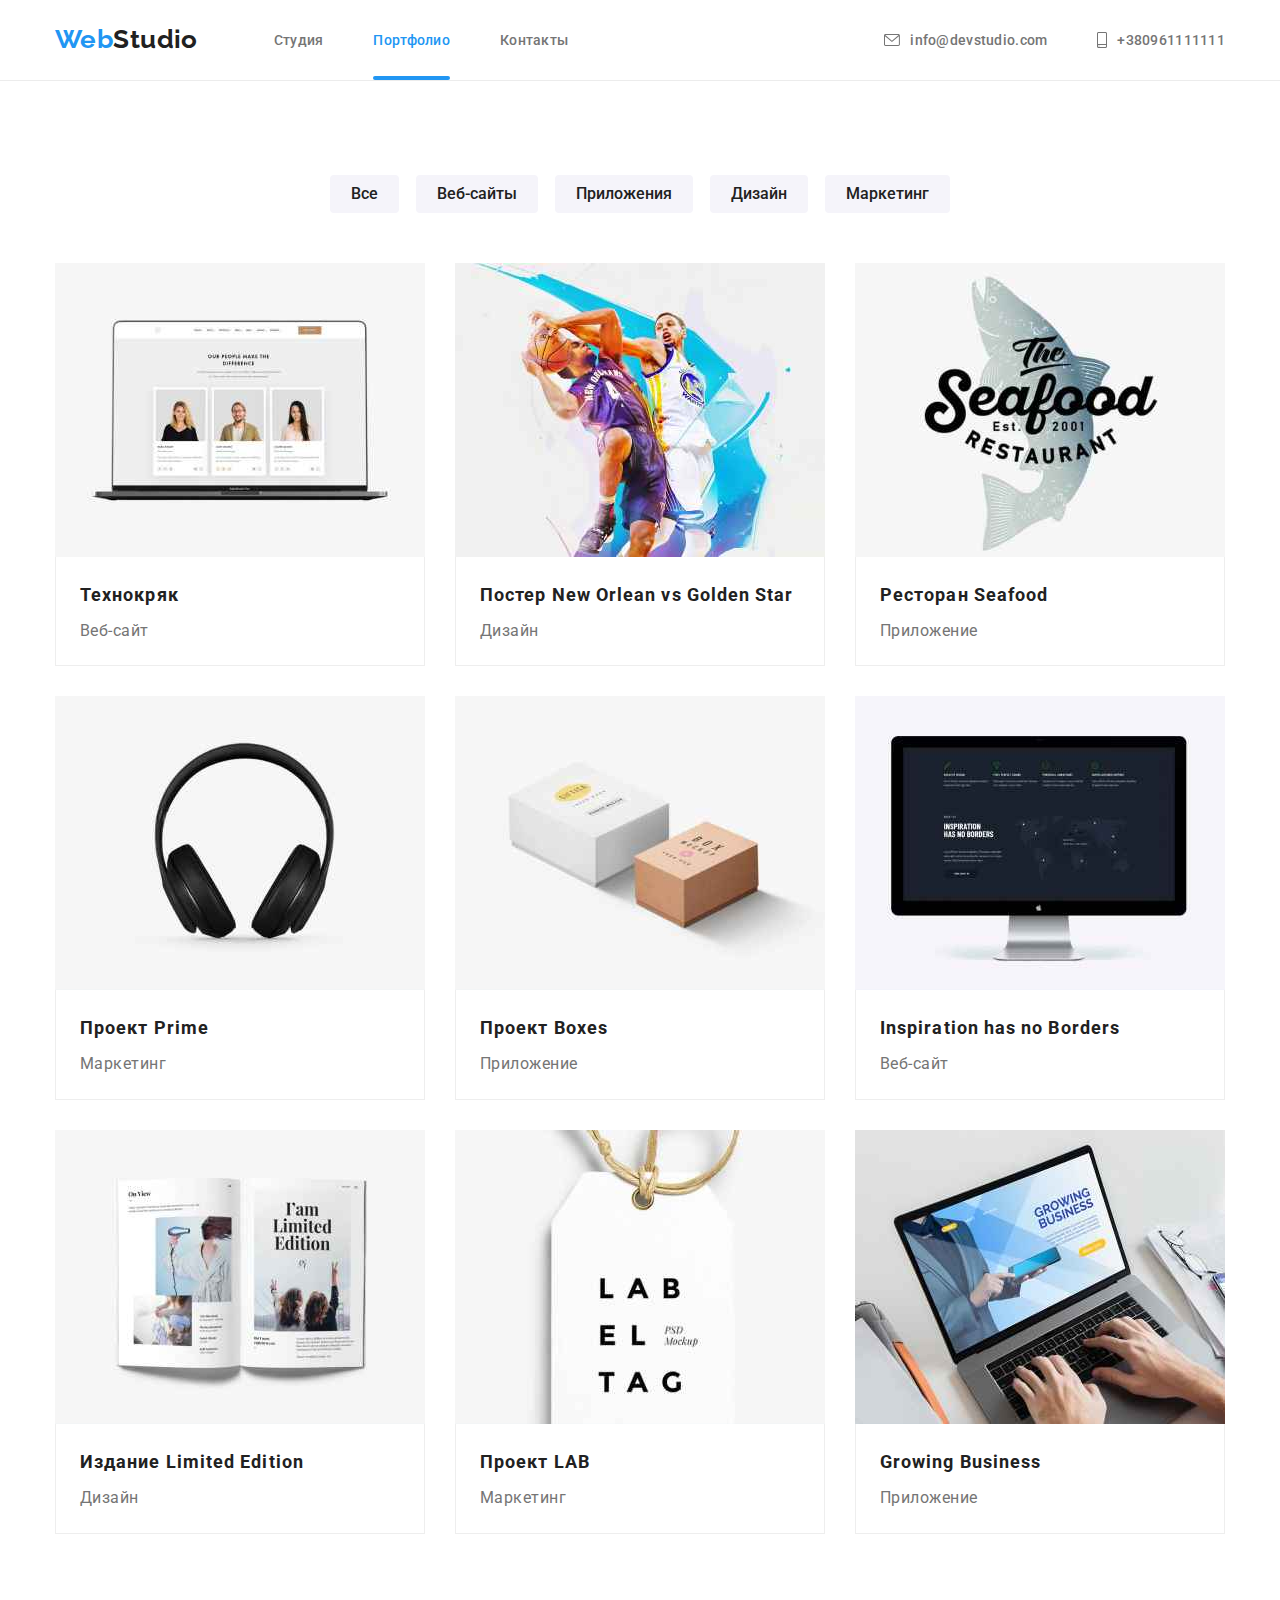
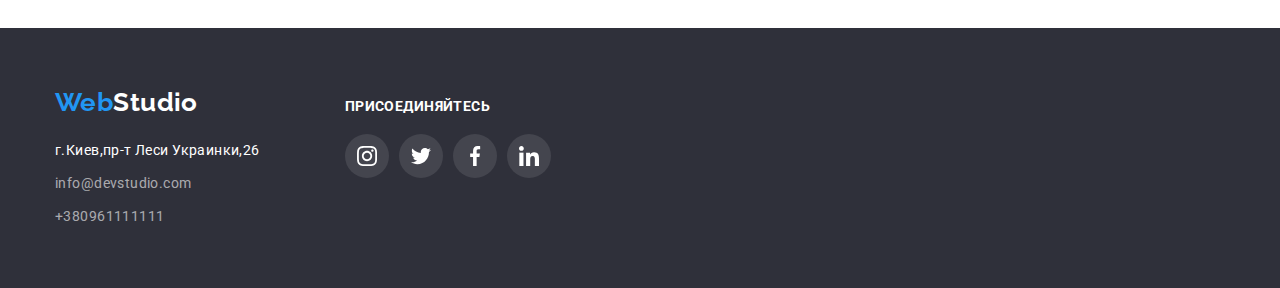
==== commit c57f243a: "add" ====
--- a/portfolio.html
+++ b/portfolio.html
@@ -67,9 +67,9 @@
             <ul class="card-set list">
               
                 <li class="card-item">
-                  <a href="" class="card-link"></a>
-                  <div class="portfolio-description">
-                    
+                
+                  <div class="portfolio-description">
+                  <a href="" class="card-link">
                     <img src="./images/071182.jpg" alt="Технокряк" 
                     width="370" 
                     height="294" 
--- a/css/styles.css
+++ b/css/styles.css
@@ -170,6 +170,7 @@
 .header-telephone-icon,
 .header-mail-icon {
   margin-right: 10px;
+  fill: currentColor;
 }
 /* hero */
 .section-hero {
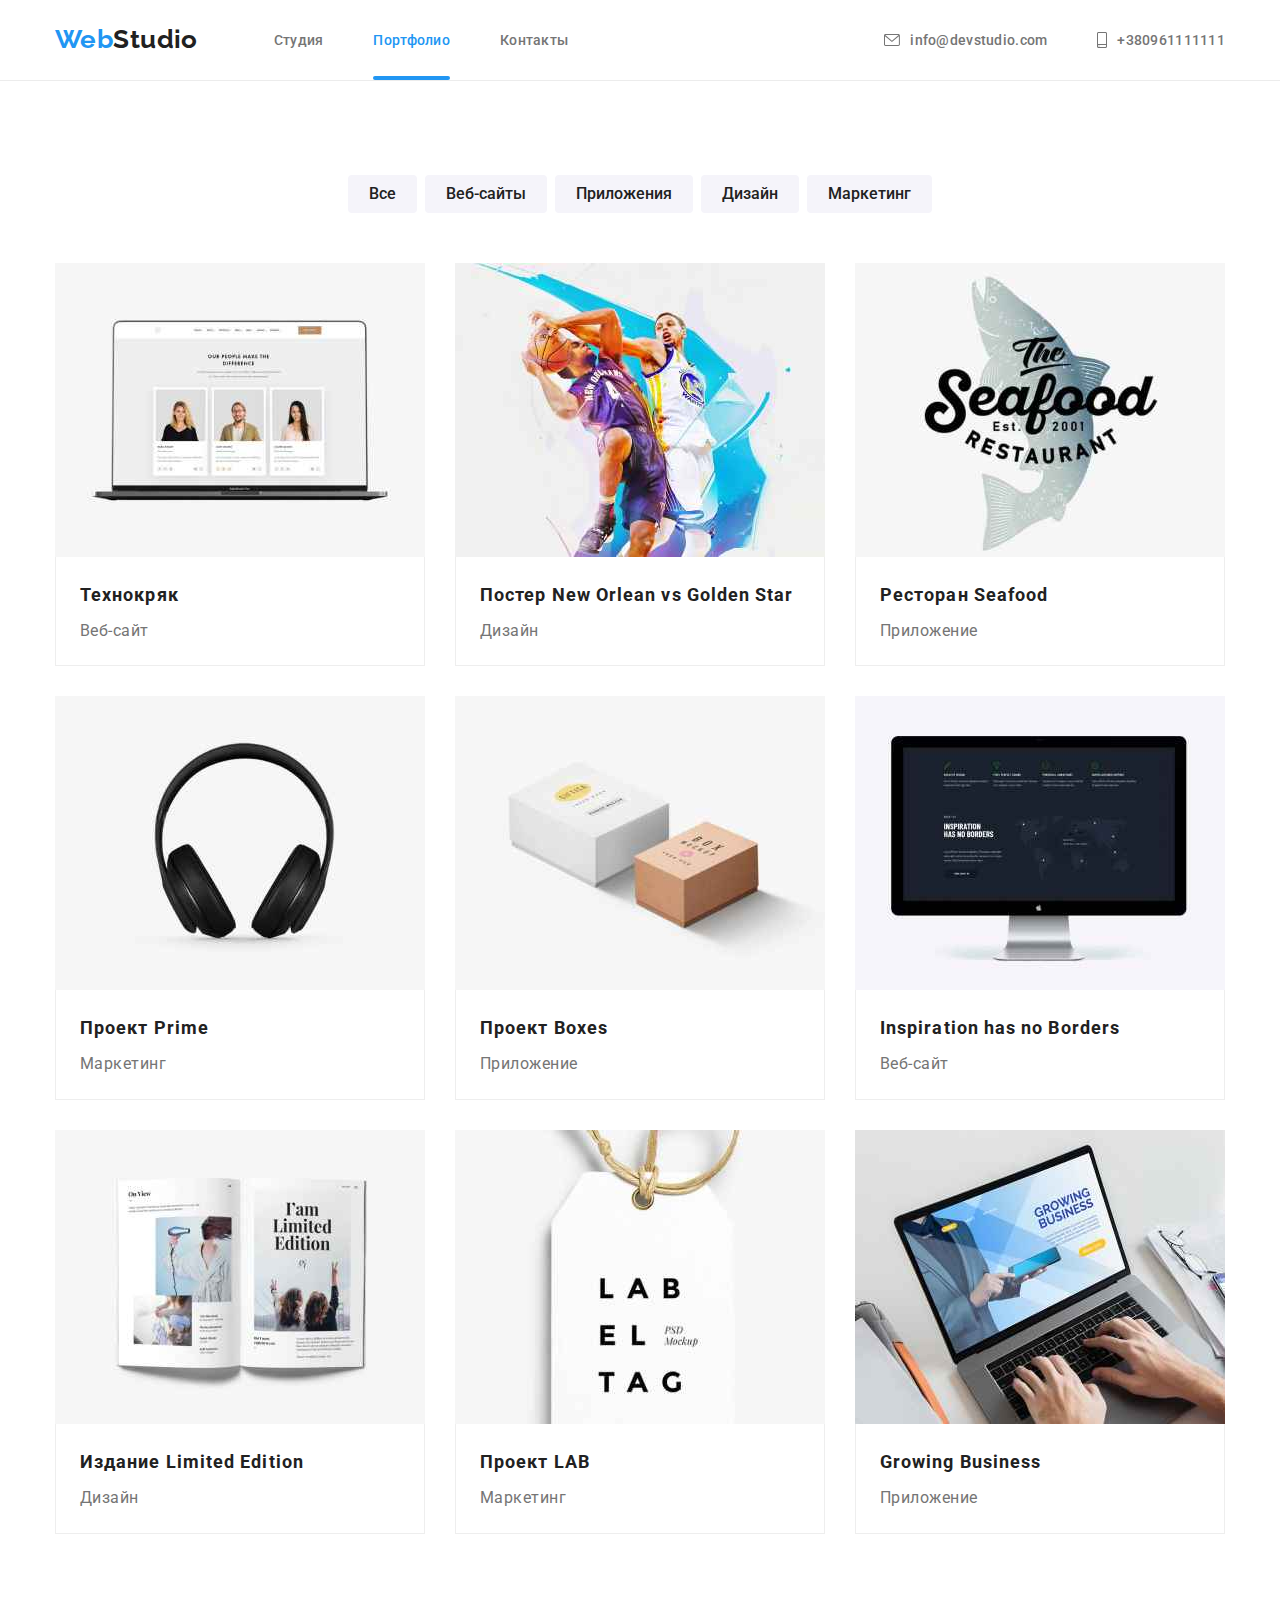
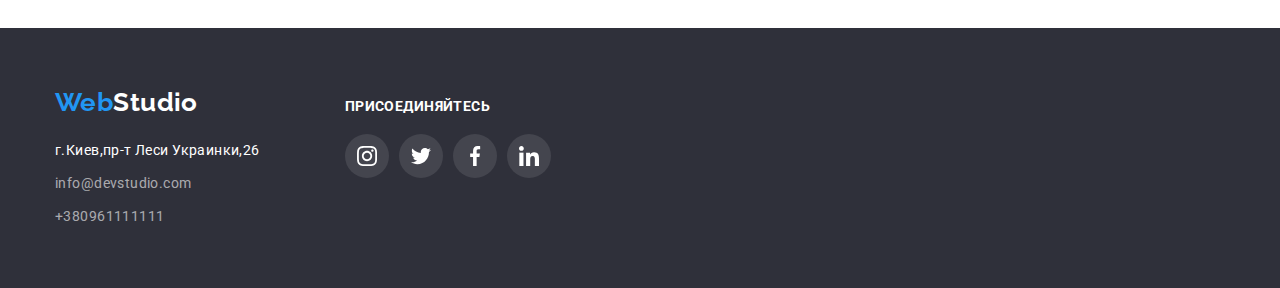
==== commit 34185f54: "add" ====
--- a/portfolio.html
+++ b/portfolio.html
@@ -46,19 +46,19 @@
         <div class="container">
           <h1 class="visually-hidden">Просто заголовок</h1>
           <ul class="filters-list list">
-            <li>
+            <li class="filters-list-item">
               <button type="button" class="button-filter" name="Все">Все</button>
             </li>
-            <li>
+            <li class="filters-list-item">
               <button type="button" class="button-filter" name="Веб-сайты">Веб-сайты</button>
             </li>
-            <li>
+            <li class="filters-list-item">
               <button type="button" class="button-filter" name="Приложения">Приложения</button>
             </li>
-            <li>
+            <li class="filters-list-item">
               <button type="button" class="button-filter" name="Дизайн">Дизайн</button>
             </li>
-            <li>
+            <li class="filters-list-item-right">
               <button type="button" class="button-filter-right" name="Маркетинг">Маркетинг</button>
             </li>
           </ul>
@@ -67,39 +67,39 @@
             <ul class="card-set list">
               
                 <li class="card-item">
-                
-                  <div class="portfolio-description">
-                  <a href="" class="card-link">
-                    <img src="./images/071182.jpg" alt="Технокряк" 
-                    width="370" 
-                    height="294" 
-                    />
-                    <p class="description-text">Ресурс предлагает комплексные предложения с разным уровнем функционала и сервисов. Все это позволит посетителю получить исчерпывающие сведения о компании или частном лице.</p>
-                  </div>
-                    <div class="card-content">
-                      <h2 class="examples">Технокряк</h2>
-                      <p class="examples-titles">Веб-сайт</p>
-                    </div>
-                  </a>
-                </li>
-                <li class="card-item">
-                  <div class="portfolio-description">
-                  <a href="" class="card-link">
-                    <img src="./images/cefffc.jpg" alt="Постер New Orlean vs Golden Star"
-                      width="370"
-                      height="294"
-                    />
-                    <p class="description-text">Ресурс предлагает комплексные предложения с разным уровнем функционала и сервисов. Все это позволит посетителю получить исчерпывающие сведения о компании или частном лице.</p>
-                  </div>
-                    <div class="card-content">
-                      <h2 class="examples">Постер New Orlean vs Golden Star</h2>
-                      <p class="examples-titles">Дизайн</p>
-                    </div>
-                  </a>
-                </li>
-                <li class="card-item">
-                  <div class="portfolio-description">
-                  <a href="" class="card-link">
+                  <a href="" class="card-link">
+                    <div class="portfolio-description">
+                    
+                      <img src="./images/071182.jpg" alt="Технокряк" 
+                      width="370" 
+                      height="294" 
+                      />
+                      <p class="description-text">Ресурс предлагает комплексные предложения с разным уровнем функционала и сервисов. Все это позволит посетителю получить исчерпывающие сведения о компании или частном лице.</p>
+                    </div>
+                      <div class="card-content">
+                        <h2 class="examples">Технокряк</h2>
+                        <p class="examples-titles">Веб-сайт</p>
+                      </div>
+                  </a>
+                </li>
+                <li class="card-item">
+                  <a href="" class="card-link">
+                    <div class="portfolio-description">
+                      <img src="./images/cefffc.jpg" alt="Постер New Orlean vs Golden Star"
+                        width="370"
+                        height="294"
+                      />
+                      <p class="description-text">Ресурс предлагает комплексные предложения с разным уровнем функционала и сервисов. Все это позволит посетителю получить исчерпывающие сведения о компании или частном лице.</p>
+                    </div>
+                      <div class="card-content">
+                        <h2 class="examples">Постер New Orlean vs Golden Star</h2>
+                        <p class="examples-titles">Дизайн</p>
+                      </div>
+                  </a>
+                </li>
+                <li class="card-item">
+                  <a href="" class="card-link">
+                  <div class="portfolio-description">
                     <img src="./images/d0c83d.jpg"
                       alt="Ресторан Seafood"
                       width="370"
@@ -114,15 +114,15 @@
                   </a>
                 </li>
                 <li class="card-item">
-                  <div class="portfolio-description">
-                  <a href="" class="card-link">
-                    <img src="./images/22c555.jpg" 
-                      alt="Проект Prime" 
-                      width="370" 
-                      height="294" 
-                    />
-                    <p class="description-text">Ресурс предлагает комплексные предложения с разным уровнем функционала и сервисов. Все это позволит посетителю получить исчерпывающие сведения о компании или частном лице.</p>
-                  </div>  
+                  <a href="" class="card-link">
+                    <div class="portfolio-description">
+                      <img src="./images/22c555.jpg" 
+                        alt="Проект Prime" 
+                        width="370" 
+                        height="294" 
+                      />
+                      <p class="description-text">Ресурс предлагает комплексные предложения с разным уровнем функционала и сервисов. Все это позволит посетителю получить исчерпывающие сведения о компании или частном лице.</p>
+                    </div>  
                     <div class="card-content">
                       <h2 class="examples">Проект Prime</h2>
                       <p class="examples-titles">Маркетинг</p>
@@ -130,8 +130,8 @@
                   </a>
                 </li>
                 <li class="card-item">
-                  <div class="portfolio-description">
-                  <a href="" class="card-link">
+                  <a href="" class="card-link">
+                  <div class="portfolio-description">
                     <img src="./images/58f59b.jpg" 
                       alt="Проект Boxes" 
                       width="370" 
@@ -146,8 +146,8 @@
                   </a>
                 </li>
                 <li class="card-item">
-                  <div class="portfolio-description">
-                  <a href="" class="card-link">
+                  <a href="" class="card-link">
+                  <div class="portfolio-description">
                     <img
                       src="./images/a1ed74.jpg"
                       alt="Inspiration has no Borders"
@@ -163,53 +163,53 @@
                   </a>
                 </li>
                 <li class="card-item">
-                  <div class="portfolio-description">
-                  <a href="" class="card-link">
+                  <a href="" class="card-link">
+                    <div class="portfolio-description">
+                      <img
+                        src="./images/294fc0.jpg"
+                        alt="Издание Limited Edition"
+                        width="370"
+                        height="294"
+                      />
+                      <p class="description-text">Ресурс предлагает комплексные предложения с разным уровнем функционала и сервисов. Все это позволит посетителю получить исчерпывающие сведения о компании или частном лице.</p>
+                    </div>
+                      <div class="card-content">  
+                        <h2 class="examples">Издание Limited Edition</h2>
+                        <p class="examples-titles">Дизайн</p>
+                      </div>
+                  </a>
+                </li>
+                <li class="card-item">
+                  <a href="" class="card-link">
+                    <div class="portfolio-description">
+                      <img src="./images/3cef12.jpg" 
+                        alt="Проект LAB"
+                        width="370"
+                        height="294" 
+                      />
+                      <p class="description-text">Ресурс предлагает комплексные предложения с разным уровнем функционала и сервисов. Все это позволит посетителю получить исчерпывающие сведения о компании или частном лице.</p>
+                    </div>
+                      <div class="card-content">
+                        <h2 class="examples">Проект LAB</h2>
+                        <p class="examples-titles">Маркетинг</p>
+                      </div>
+                  </a>
+                </li>
+                <li class="card-item">
+                  <a href="" class="card-link">
+                  <div class="portfolio-description">
                     <img
-                      src="./images/294fc0.jpg"
-                      alt="Издание Limited Edition"
-                      width="370"
-                      height="294"
-                    />
-                    <p class="description-text">Ресурс предлагает комплексные предложения с разным уровнем функционала и сервисов. Все это позволит посетителю получить исчерпывающие сведения о компании или частном лице.</p>
-                  </div>
-                    <div class="card-content">  
-                      <h2 class="examples">Издание Limited Edition</h2>
-                      <p class="examples-titles">Дизайн</p>
-                    </div>
-                  </a>
-                </li>
-                <li class="card-item">
-                  <div class="portfolio-description">
-                  <a href="" class="card-link">
-                    <img src="./images/3cef12.jpg" 
-                      alt="Проект LAB"
-                      width="370"
-                      height="294" 
-                    />
-                    <p class="description-text">Ресурс предлагает комплексные предложения с разным уровнем функционала и сервисов. Все это позволит посетителю получить исчерпывающие сведения о компании или частном лице.</p>
-                  </div>
-                    <div class="card-content">
-                      <h2 class="examples">Проект LAB</h2>
-                      <p class="examples-titles">Маркетинг</p>
-                    </div>
-                  </a>
-                </li>
-                <li class="card-item">
-                  <div class="portfolio-description">
-                  <a href="" class="card-link">
-                    <img
-                      src="./images/74a27d.jpg"
-                      alt="Growing Business"
-                      width="370"
-                      height="294"
-                    />
-                    <p class="description-text">Ресурс предлагает комплексные предложения с разным уровнем функционала и сервисов. Все это позволит посетителю получить исчерпывающие сведения о компании или частном лице.</p>
-                  </div>
-                    <div class="card-content">
-                      <h2 class="examples">Growing Business</h2>
-                      <p class="examples-titles">Приложение</p>
-                    </div>
+                        src="./images/74a27d.jpg"
+                        alt="Growing Business"
+                        width="370"
+                        height="294"
+                      />
+                      <p class="description-text">Ресурс предлагает комплексные предложения с разным уровнем функционала и сервисов. Все это позволит посетителю получить исчерпывающие сведения о компании или частном лице.</p>
+                    </div>
+                      <div class="card-content">
+                        <h2 class="examples">Growing Business</h2>
+                        <p class="examples-titles">Приложение</p>
+                      </div>
                   </a>
                 </li>
              
--- a/css/styles.css
+++ b/css/styles.css
@@ -303,25 +303,25 @@
 .work-list-item2 {
   margin-right: 30px;
 }
-.work-list-item3 {
-  margin-right: 30px;
-}
+
 .descript {
   position: absolute;
-  width: 360px;
+  width: 370px;
   height: 70px;
-  top: 1426px;
+  top: 1434px;
   background: rgba(47, 48, 58, 0.8);
+  display: flex;
+  align-items: center;
+  justify-content: center;
 }
 .descript-title {
-  margin: 27px;
   color: var(--header-color);
   font-family: Roboto;
   font-style: normal;
   font-weight: bold;
   font-size: 14px;
   line-height: 16px;
-  text-align: center;
+
   letter-spacing: 0.03em;
   text-transform: uppercase;
 }
@@ -397,7 +397,8 @@
   align-items: center;
   background-color: var(--header-color);
   fill: #afb1b8;
-  transition: background-color, fill, color 250ms cubic-bezier(0.4, 0, 0.2, 1);
+  transition: background-color 250ms cubic-bezier(0.4, 0, 0.2, 1),
+    fill 250ms cubic-bezier(0.4, 0, 0.2, 1), color 250ms cubic-bezier(0.4, 0, 0.2, 1);
 }
 .peoples-soc-link:hover {
   background-color: var(--accent-color);
@@ -431,6 +432,12 @@
   justify-content: center;
   margin-bottom: 50px;
 }
+.filters-list-item {
+  margin-right: 8px;
+}
+.filters-list-item-right {
+  margin-right: 0px;
+}
 .button-filter {
   font-weight: 500;
   font-size: 16px;
@@ -441,8 +448,9 @@
   border-radius: 4px;
   padding: 6px 21px;
   cursor: pointer;
-  margin-right: 17px;
-  transition: background-color, fill, color 250ms cubic-bezier(0.4, 0, 0.2, 1);
+
+  transition: background-color 250ms cubic-bezier(0.4, 0, 0.2, 1),
+    fill 250ms cubic-bezier(0.4, 0, 0.2, 1), color 250ms cubic-bezier(0.4, 0, 0.2, 1);
 }
 .button-filter-right {
   font-weight: 500;
@@ -454,7 +462,8 @@
   border-radius: 4px;
   padding: 6px 21px;
   cursor: pointer;
-  transition: background-color, fill, color 250ms cubic-bezier(0.4, 0, 0.2, 1);
+  transition: background-color 250ms cubic-bezier(0.4, 0, 0.2, 1),
+    fill 250ms cubic-bezier(0.4, 0, 0.2, 1), color 250ms cubic-bezier(0.4, 0, 0.2, 1);
 }
 .button-filter:hover,
 .button-filter-right:hover {
@@ -508,15 +517,19 @@
   padding: 63px 24px 0px 24px;
   background: rgba(33, 150, 243, 0.9);
   height: 100%;
-  transform: translateY(100%);
+  transform: translateY(101%);
   transition: transform 250ms cubic-bezier(0.4, 0, 0.2, 1);
 }
-.card-item:hover .description-text {
+.card-link:hover .description-text {
+  transform: translateY(0);
+}
+.card-link:focus .description-text {
   transform: translateY(0);
 }
 .card-link {
   display: block;
-  transition: background-color, fill, color 250ms cubic-bezier(0.4, 0, 0.2, 1);
+  transition: background-color 250ms cubic-bezier(0.4, 0, 0.2, 1),
+    fill 250ms cubic-bezier(0.4, 0, 0.2, 1), color 250ms cubic-bezier(0.4, 0, 0.2, 1);
 }
 
 .card-link:hover {
@@ -571,7 +584,8 @@
   border: 1px solid #afb1b8;
   border-radius: 4px;
   fill: #afb1b8;
-  transition: background-color, fill, color 250ms cubic-bezier(0.4, 0, 0.2, 1);
+  transition: border-color 250ms cubic-bezier(0.4, 0, 0.2, 1),
+    fill 250ms cubic-bezier(0.4, 0, 0.2, 1), color 250ms cubic-bezier(0.4, 0, 0.2, 1);
 }
 .client-icon-link:hover {
   border-color: var(--accent-color);
@@ -677,7 +691,6 @@
   justify-content: center;
   align-items: center;
   margin-top: 20px;
-  margin-bottom: 30px;
 }
 .footer-list-item {
   margin-right: 10px;
@@ -708,7 +721,8 @@
   height: 100%;
   background: rgba(0, 0, 0, 0.2);
   opacity: 1;
-  transition: opacity 250ms cubic-bezier(0.4, 0, 0.2, 1);
+  transition: opacity 250ms cubic-bezier(0.4, 0, 0.2, 1),
+    visibility 250ms cubic-bezier(0.4, 0, 0.2, 1);
 }
 
 .modal {
@@ -728,8 +742,8 @@
   position: absolute;
   top: 8px;
   right: 8px;
-  width: 18px;
-  height: 18px;
+  width: 30px;
+  height: 30px;
   border: 1px solid rgba(0, 0, 0, 0.1);
   border-radius: 50%;
   background-color: rgba(255, 255, 255, 1);
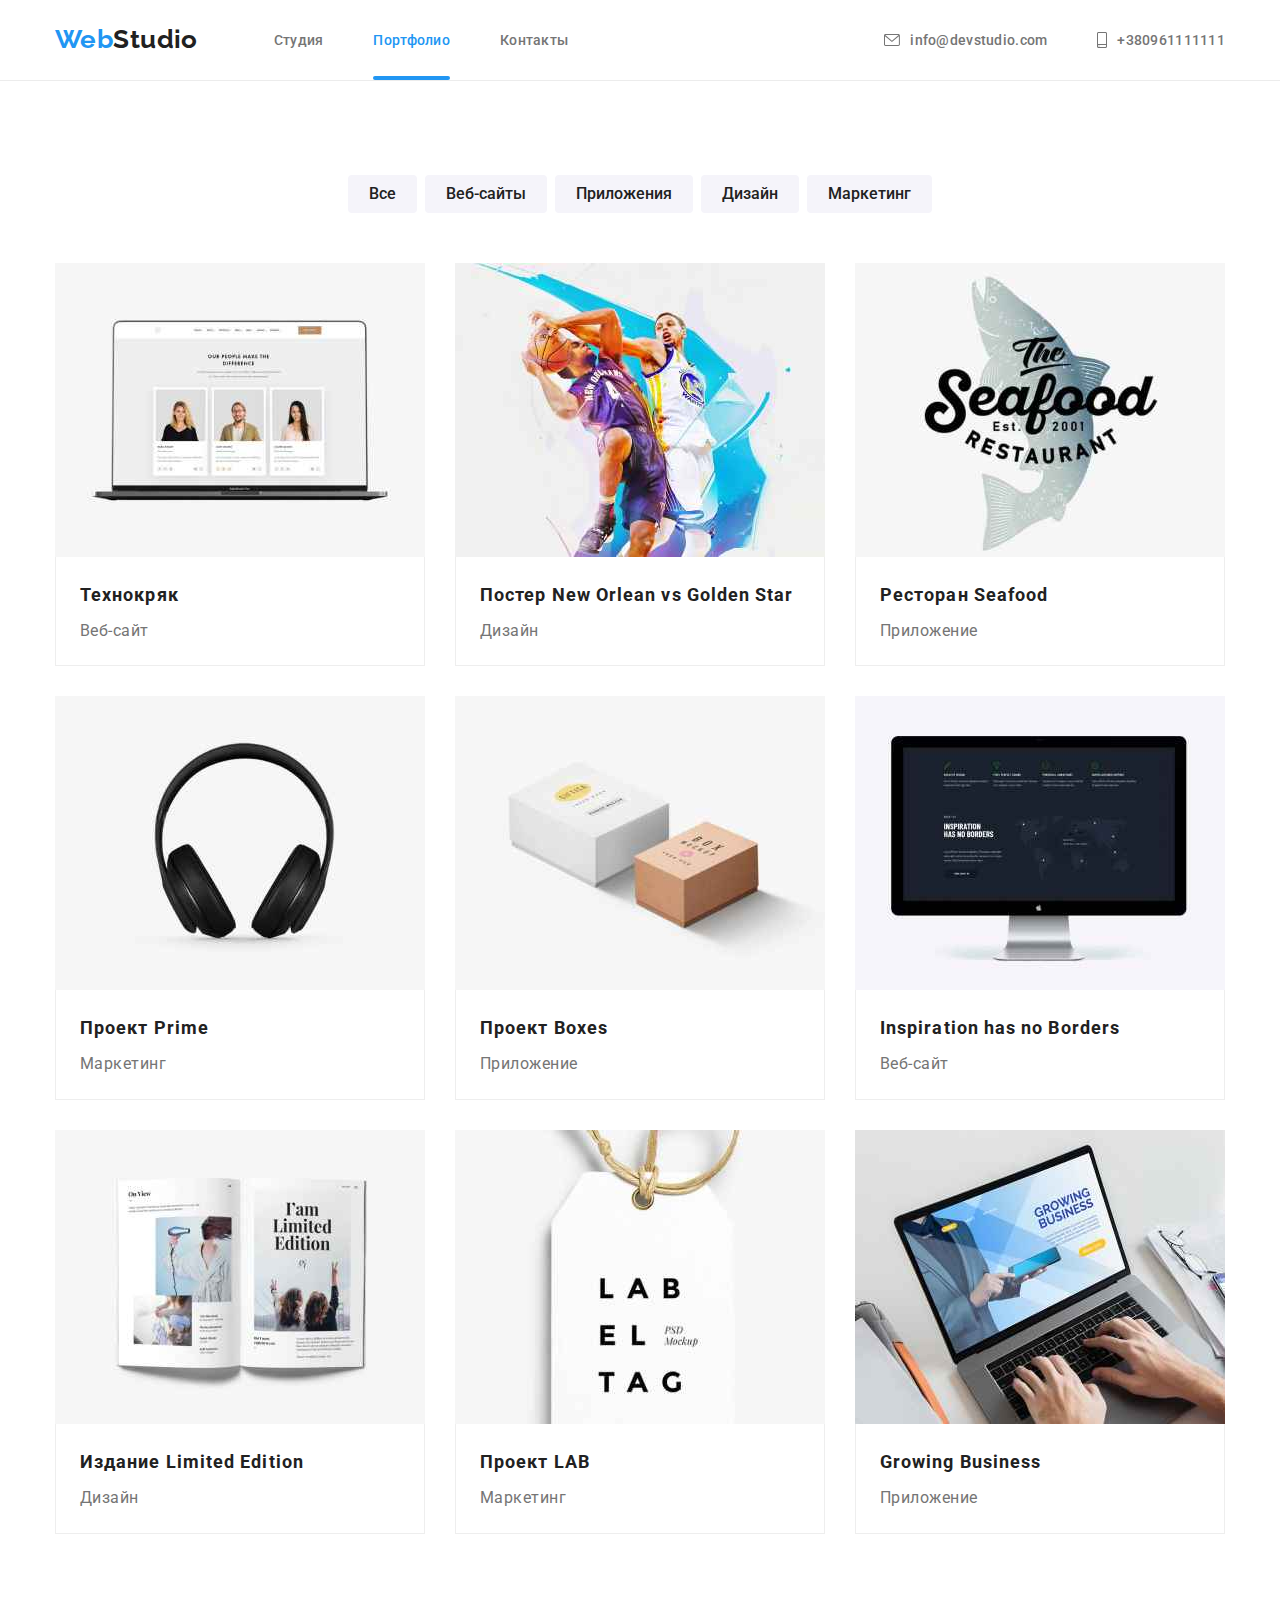
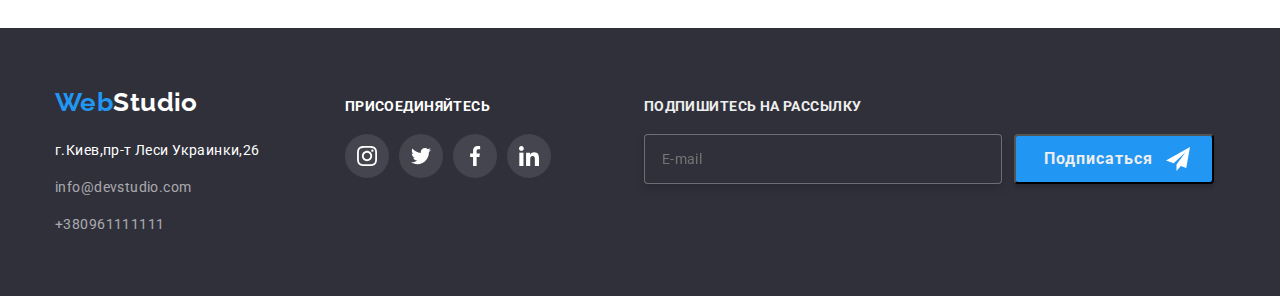
==== commit f2f25571: "add" ====
--- a/portfolio.html
+++ b/portfolio.html
@@ -275,6 +275,23 @@
 
                     </ul>
               </div>
+                            <div class="footer-email-input">
+                <form class="footer-form">
+                  <b class="title-email-input">подпишитесь на рассылку</b>
+                  <label class="footer-label" for="modal-text">
+                  <input 
+                    type="email"
+                    name="email"
+                    placeholder="E-mail"
+                    class="footer-input"
+                    required
+                  />
+                  <button class="footer-submit" type="submit">
+                  <span class="footer-span">Подписаться</span>
+                  </button>
+                  </label>
+                </form>
+              </div>
           </div>
     </footer>
   </body>
--- a/css/styles.css
+++ b/css/styles.css
@@ -13,6 +13,9 @@
   --header-background-color: #ececec;
   --card-set-gap: 30px;
   --card-border: #eeeeee;
+  --fill-icon: #afb1b8;
+  --time-animations: 250ms;
+  --function-animations: cubic-bezier(0.4, 0, 0.2, 1);
 }
 .container {
   width: 1200px;
@@ -113,6 +116,7 @@
   align-items: center;
   padding-top: 32px;
   padding-bottom: 32px;
+  transition: color var(--time-animations) var(--function-animations);
 }
 .site-nav > li:nth-child(2) {
   margin: 0 50px 0;
@@ -136,7 +140,7 @@
   content: '';
   display: block;
   position: absolute;
-  bottom: 0;
+  bottom: -1px;
   width: 100%;
   height: 4px;
   background-color: var(--accent-color);
@@ -218,7 +222,9 @@
   padding: 10px 32px;
   font-weight: 700;
   font-size: 16px;
-  transition: background-color, fill, color 250ms cubic-bezier(0.4, 0, 0.2, 1);
+  transition: background-color var(--time-animations) var(--function-animations),
+    fill var(--time-animations) var(--function-animations),
+    color var(--time-animations) var(--function-animations);
 }
 .button :hover {
   box-shadow: 0px 4px 4px rgba(0, 0, 0, 0.15);
@@ -345,14 +351,14 @@
 }
 .people-list-item {
   margin-right: 30px;
-  background-color: #fff;
+  background-color: var(--header-color);
   border-bottom-left-radius: 4px;
   border-bottom-right-radius: 4px;
   box-shadow: 0px 1px 3px rgb(0 0 0 / 12%), 0px 1px 1px rgb(0 0 0 / 14%),
     0px 2px 1px rgb(0 0 0 / 20%);
 }
 .people-list-item-right {
-  background-color: #fff;
+  background-color: var(--header-color);
   border-bottom-left-radius: 4px;
   border-bottom-right-radius: 4px;
   box-shadow: 0px 1px 3px rgb(0 0 0 / 12%), 0px 1px 1px rgb(0 0 0 / 14%),
@@ -370,7 +376,6 @@
   font-size: 16px;
   line-height: 1.18;
   color: var(--main-title-color);
-  margin-bottom: 10px;
 }
 .who-is-it {
   font-size: 16px;
@@ -396,22 +401,23 @@
   justify-content: center;
   align-items: center;
   background-color: var(--header-color);
-  fill: #afb1b8;
-  transition: background-color 250ms cubic-bezier(0.4, 0, 0.2, 1),
-    fill 250ms cubic-bezier(0.4, 0, 0.2, 1), color 250ms cubic-bezier(0.4, 0, 0.2, 1);
+  color: var(--fill-icon);
+  transition: background-color var(--time-animations) var(--function-animations),
+    color var(--time-animations) var(--function-animations);
 }
 .peoples-soc-link:hover {
   background-color: var(--accent-color);
-  fill: #ffffff;
+  color: var(--footer-logo-color);
 }
 .peoples-soc-link:focus {
   background-color: var(--accent-color);
-  fill: #ffffff;
+  color: var(--footer-logo-color);
 }
 .icon-soc-link {
   display: flex;
   justify-content: center;
   align-items: center;
+  fill: currentColor;
 }
 
 .client-title {
@@ -448,9 +454,9 @@
   border-radius: 4px;
   padding: 6px 21px;
   cursor: pointer;
-
-  transition: background-color 250ms cubic-bezier(0.4, 0, 0.2, 1),
-    fill 250ms cubic-bezier(0.4, 0, 0.2, 1), color 250ms cubic-bezier(0.4, 0, 0.2, 1);
+  transition: background-color var(--time-animations) var(--function-animations),
+    box-shadow var(--time-animations) var(--function-animations),
+    color var(--time-animations) var(--function-animations);
 }
 .button-filter-right {
   font-weight: 500;
@@ -462,8 +468,9 @@
   border-radius: 4px;
   padding: 6px 21px;
   cursor: pointer;
-  transition: background-color 250ms cubic-bezier(0.4, 0, 0.2, 1),
-    fill 250ms cubic-bezier(0.4, 0, 0.2, 1), color 250ms cubic-bezier(0.4, 0, 0.2, 1);
+  transition: background-color var(--time-animations) var(--function-animations),
+    box-shadow var(--time-animations) var(--function-animations),
+    color var(--time-animations) var(--function-animations);
 }
 .button-filter:hover,
 .button-filter-right:hover {
@@ -513,30 +520,24 @@
   font-size: 18px;
   line-height: 1.56;
   letter-spacing: 0.03em;
-  color: #fff;
-  padding: 63px 24px 0px 24px;
+  color: var(--header-color);
+  padding: 63px 24px 63px 24px;
   background: rgba(33, 150, 243, 0.9);
   height: 100%;
   transform: translateY(101%);
-  transition: transform 250ms cubic-bezier(0.4, 0, 0.2, 1);
-}
-.card-link:hover .description-text {
-  transform: translateY(0);
-}
+  transition: transform var(--time-animations) var(--function-animations);
+}
+.card-link:hover .description-text,
 .card-link:focus .description-text {
   transform: translateY(0);
 }
+
 .card-link {
   display: block;
-  transition: background-color 250ms cubic-bezier(0.4, 0, 0.2, 1),
-    fill 250ms cubic-bezier(0.4, 0, 0.2, 1), color 250ms cubic-bezier(0.4, 0, 0.2, 1);
-}
-
-.card-link:hover {
-  box-shadow: 0px 0px 0px rgba(0, 0, 0, 0), 1px 4px 6px rgba(0, 0, 0, 0.16),
-    0px 4px 4px rgba(0, 0, 0, 0.25), 1px 4px 6px rgba(0, 0, 0, 0.16);
-}
-
+  transition: box-shadow var(--time-animations) var(--function-animations);
+}
+
+.card-link:hover,
 .card-link:focus {
   box-shadow: 0px 0px 0px rgba(0, 0, 0, 0), 1px 4px 6px rgba(0, 0, 0, 0.16),
     0px 4px 4px rgba(0, 0, 0, 0.25), 1px 4px 6px rgba(0, 0, 0, 0.16);
@@ -581,11 +582,11 @@
   display: flex;
   align-items: center;
   justify-content: center;
-  border: 1px solid #afb1b8;
+  border: 1px solid var(--fill-icon);
   border-radius: 4px;
-  fill: #afb1b8;
-  transition: border-color 250ms cubic-bezier(0.4, 0, 0.2, 1),
-    fill 250ms cubic-bezier(0.4, 0, 0.2, 1), color 250ms cubic-bezier(0.4, 0, 0.2, 1);
+  fill: var(--fill-icon);
+  transition: border-color var(--time-animations) var(--function-animations),
+    color var(--time-animations) var(--function-animations);
 }
 .client-icon-link:hover {
   border-color: var(--accent-color);
@@ -604,15 +605,18 @@
   padding: 60px 0;
   background-color: var(--hero-color);
 }
-
+.footer-nav-list {
+  margin-bottom: 13px;
+}
 .footer-nav-link-address {
   font-size: 14px;
   display: block;
   line-height: 24px;
   letter-spacing: 0.03em;
   color: var(--header-color);
-  margin-bottom: 9px;
-  transition: background-color, fill, color 250ms cubic-bezier(0.4, 0, 0.2, 1);
+  transition: background-color var(--time-animations) var(--function-animations),
+    fill var(--time-animations) var(--function-animations),
+    color var(--time-animations) var(--function-animations);
 }
 
 .footer-nav-link-address:hover {
@@ -628,8 +632,7 @@
   line-height: 24px;
   letter-spacing: 0.03em;
   color: var(--footer-tel-mail-color);
-  margin-bottom: 9px;
-  transition: background-color, fill, color 250ms cubic-bezier(0.4, 0, 0.2, 1);
+  transition: background-color var(--time-animations) var(--function-animations);
 }
 .footer-nav-link-mail:hover {
   color: var(--accent-color);
@@ -643,7 +646,9 @@
   line-height: 24px;
   letter-spacing: 0.03em;
   color: var(--footer-tel-mail-color);
-  transition: background-color, fill, color 250ms cubic-bezier(0.4, 0, 0.2, 1);
+  transition: background-color var(--time-animations) var(--function-animations),
+    fill var(--time-animations) var(--function-animations),
+    color var(--time-animations) var(--function-animations);
 }
 .footer-nav-link-tel:hover {
   color: var(--accent-color);
@@ -684,7 +689,7 @@
   line-height: 16px;
   letter-spacing: 0.03em;
   text-transform: uppercase;
-  color: #ffffff;
+  color: var(--main-btn-color);
 }
 .footer-soc-list {
   display: flex;
@@ -702,9 +707,9 @@
   display: flex;
   justify-content: center;
   align-items: center;
-  fill: var(--footer-logo-color);
+  color: var(--footer-logo-color);
   background-color: rgba(255, 255, 255, 0.1);
-  transition: background-color, fill, color 250ms cubic-bezier(0.4, 0, 0.2, 1);
+  transition: background-color var(--time-animations) var(--function-animations);
 }
 
 .footer-soc-link:hover {
@@ -713,6 +718,64 @@
 .footer-soc-link:focus {
   background-color: var(--accent-color);
 }
+.title-email-input {
+  font-family: Roboto;
+  font-style: normal;
+  font-weight: bold;
+  font-size: 14px;
+  line-height: 16px;
+  letter-spacing: 0.03em;
+  text-transform: uppercase;
+  color: var(--card-border);
+}
+.footer-form {
+  display: flex;
+  flex-direction: column;
+}
+.footer-email-input {
+  margin-left: 93px;
+}
+.footer-label {
+  display: flex;
+}
+.footer-input {
+  display: flex;
+  margin-top: 20px;
+  width: 358px;
+  height: 50px;
+  padding: 16px 17px;
+  border: 1px solid rgba(255, 255, 255, 0.3);
+  box-sizing: border-box;
+  filter: drop-shadow(0px 4px 4px rgba(0, 0, 0, 0.15));
+  border-radius: 4px;
+  letter-spacing: 0.03em;
+  color: rgba(255, 255, 255, 0.6);
+  background-color: var(--hero-color);
+}
+.footer-submit {
+  width: 200px;
+  height: 50px;
+  margin-top: 20px;
+  margin-left: 12px;
+  font-family: Roboto;
+  font-style: normal;
+  font-weight: bold;
+  font-size: 16px;
+  line-height: 1.87;
+  background: var(--accent-color);
+  box-shadow: 0px 4px 4px rgb(0 0 0 / 15%);
+  border-radius: 4px;
+  letter-spacing: 0.06em;
+  color: var(--card-border);
+  background-image: url(../images/icon.svg);
+  background-repeat: no-repeat;
+  background-position-y: center;
+  background-position-x: 150px;
+}
+.footer-span {
+  margin-left: -30px;
+}
+
 .backdrop {
   position: fixed;
   top: 0;
@@ -721,8 +784,8 @@
   height: 100%;
   background: rgba(0, 0, 0, 0.2);
   opacity: 1;
-  transition: opacity 250ms cubic-bezier(0.4, 0, 0.2, 1),
-    visibility 250ms cubic-bezier(0.4, 0, 0.2, 1);
+  transition: opacity var(--time-animations) var(--function-animations),
+    visibility var(--time-animations) var(--function-animations);
 }
 
 .modal {
@@ -731,12 +794,16 @@
   left: 50%;
   width: 528px;
   min-height: 581px;
-  background: #ffffff;
+  background: var(--header-color);
   box-shadow: 0px 1px 3px rgb(0 0 0 / 12%), 0px 1px 1px rgb(0 0 0 / 14%),
     0px 2px 1px rgb(0 0 0 / 20%);
   border-radius: 4px;
   transform: translate(-50%, -50%) scale(1);
-  transition: transform 250ms cubic-bezier(0.4, 0, 0.2, 1);
+  transition: transform var(--time-animations) var(--function-animations);
+  padding-top: 39px;
+  padding-right: 40px;
+  padding-bottom: 37px;
+  padding-left: 40px;
 }
 .close-modal {
   position: absolute;
@@ -757,3 +824,96 @@
   visibility: hidden;
   pointer-events: none;
 }
+.modal-title {
+  font-style: 20px;
+  font-weight: 700;
+  line-height: calc(23 / 20);
+  letter-spacing: 3%;
+  text-transform: uppercase;
+  text-align: center;
+  color: var(--header-logo-color);
+  margin-bottom: 12px;
+}
+.modal-form {
+  margin: 0 auto;
+}
+.modal-input {
+  width: 100%;
+  height: 40px;
+  border: 1px solid rgba(33, 33, 33, 0.2);
+  border-radius: 4px;
+  font-size: 16px;
+  margin-top: 15px;
+  padding: 0 10px 0 40px;
+  transition: 250ms linear border;
+}
+.modal-field input:focus {
+  border-color: var(--accent-color);
+}
+.modal-field input:focus + .input-icon {
+  fill: var(--accent-color);
+}
+.input-icon {
+  position: absolute;
+  top: 50%;
+  left: 10px;
+  transition: 250ms linear fill;
+}
+.modal-button {
+  display: block;
+  margin: 0 auto;
+}
+.modal-label {
+  font-family: Roboto;
+  font-style: normal;
+  font-weight: normal;
+  font-size: 12px;
+  line-height: 14px;
+  letter-spacing: 0.01em;
+  color: var(--second-title-color);
+  margin-top: -4px;
+}
+.modal-field {
+  margin-top: 20px;
+  display: block;
+  margin-bottom: 10px;
+  position: relative;
+}
+.label-modal {
+  display: block;
+  position: absolute;
+  font-family: Roboto;
+  font-style: normal;
+  font-weight: normal;
+  font-size: 12px;
+  line-height: 14px;
+  letter-spacing: 0.01em;
+  color: var(--second-title-color);
+  margin-top: -4px;
+}
+.modal-text-area {
+  width: 100%;
+  height: 120px;
+  border: 1px solid rgba(33, 33, 33, 0.2);
+  border-radius: 4px;
+  margin-top: 7px;
+  resize: none;
+  padding: 10px;
+}
+.check-text {
+  font-family: 'Roboto';
+  font-style: normal;
+  font-weight: 400;
+  font-size: 14px;
+  line-height: calc(24 / 14);
+  letter-spacing: 0.03em;
+  color: var(--second-title-color);
+}
+.link-check {
+  font-family: 'Roboto';
+  font-style: normal;
+  font-weight: 400;
+  font-size: 14px;
+  line-height: calc(24 / 14);
+  text-decoration-line: underline;
+}
